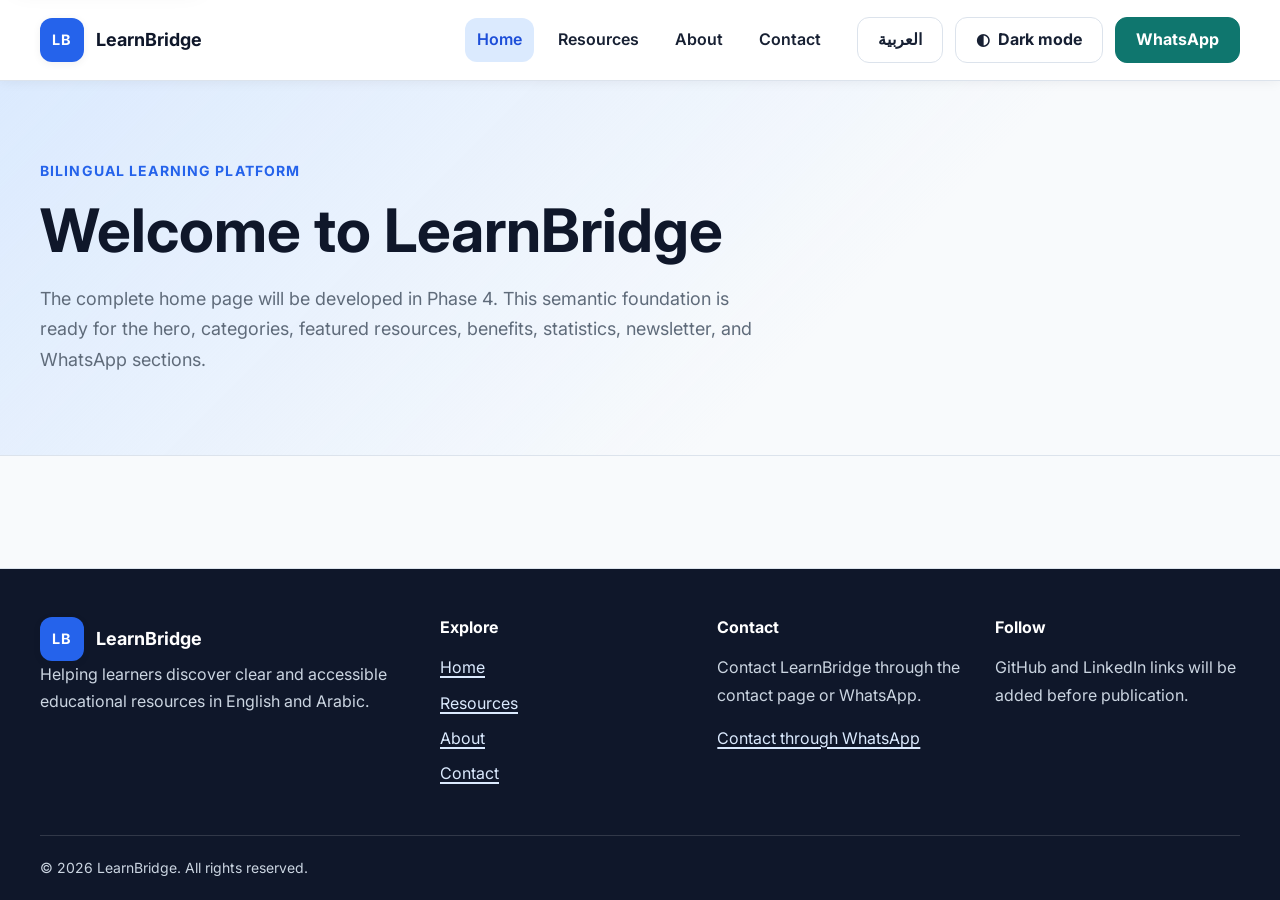
==== index.html @ e6d1ed6f "style: create custom Material-inspired design system" ====
<!DOCTYPE html>
<html lang="en" dir="ltr">
  <head>
    <meta charset="UTF-8">
    <meta name="viewport" content="width=device-width, initial-scale=1.0">

    <meta
      name="description"
      content="Discover bilingual educational resources for web development, programming, data science, artificial intelligence, mathematics, and career development."
    >

    <meta name="theme-color" content="#2563eb">

    <link rel="preconnect" href="https://fonts.googleapis.com">
    <link rel="preconnect" href="https://fonts.gstatic.com" crossorigin>

    <link
      href="https://fonts.googleapis.com/css2?family=Inter:wght@400;500;600;700&family=Noto+Kufi+Arabic:wght@400;500;600;700&display=swap"
      rel="stylesheet"
    >
    
    <title>LearnBridge | Home</title>

    <link rel="stylesheet" href="css/style.css">
    <link rel="stylesheet" href="css/responsive.css">

    <script src="js/language.js" defer></script>
    <script src="js/main.js" defer></script>
  </head>

  <body data-page="home">
    <a
      class="skip-link"
      href="#main-content"
      data-i18n="common.skipToContent"
    >
      Skip to main content
    </a>

    <header class="site-header">
      <div class="container header-layout">
        <a
          class="brand"
          href="index.html"
          aria-label="LearnBridge home"
          data-i18n-aria-label="common.brandHomeLabel"
        >
          <span class="brand-mark" aria-hidden="true">LB</span>
          <span class="brand-name">LearnBridge</span>
        </a>

        <nav
          id="primary-navigation"
          class="primary-navigation"
          aria-label="Primary navigation"
          data-i18n-aria-label="common.primaryNavigation"
        >
          <ul class="navigation-list">
            <li>
              <a
                class="navigation-link"
                href="index.html"
                aria-current="page"
                data-i18n="common.navHome"
              >
                Home
              </a>
            </li>

            <li>
              <a
                class="navigation-link"
                href="resources.html"
                data-i18n="common.navResources"
              >
                Resources
              </a>
            </li>

            <li>
              <a
                class="navigation-link"
                href="about.html"
                data-i18n="common.navAbout"
              >
                About
              </a>
            </li>

            <li>
              <a
                class="navigation-link"
                href="contact.html"
                data-i18n="common.navContact"
              >
                Contact
              </a>
            </li>
          </ul>

          <div class="navigation-actions">
            <button
              class="control-button language-toggle"
              type="button"
              data-language-toggle
              aria-label="Switch language to Arabic"
              data-i18n-aria-label="common.switchToArabic"
            >
              <span lang="ar" dir="rtl">العربية</span>
            </button>

            <button
              class="control-button theme-toggle"
              type="button"
              data-theme-toggle
              aria-label="Switch to dark mode"
              data-i18n-aria-label="common.switchToDarkMode"
              aria-pressed="false"
            >
              <span aria-hidden="true">◐</span>

              <span
                data-theme-label
                data-i18n="common.darkMode"
              >
                Dark mode
              </span>
            </button>

            <a
              class="button button--whatsapp"
              href="contact.html#whatsapp-contact"
              data-whatsapp-link
              data-i18n="common.whatsapp"
            >
              WhatsApp
            </a>
          </div>
        </nav>
      </div>
    </header>

    <main id="main-content">
      <section
        class="page-introduction section"
        aria-labelledby="home-page-title"
      >
        <div class="container">
          <p
            class="eyebrow"
            data-i18n="home.eyebrow"
          >
            Bilingual learning platform
          </p>

          <h1
            id="home-page-title"
            data-i18n="home.placeholderTitle"
          >
            Welcome to LearnBridge
          </h1>

          <p data-i18n="home.placeholderDescription">
            The complete home page will be developed in Phase 4. This semantic
            foundation is ready for the hero, categories, featured resources,
            benefits, statistics, newsletter, and WhatsApp sections.
          </p>
        </div>
      </section>
    </main>

    <footer class="site-footer">
      <div class="container footer-grid">
        <div class="footer-brand">
          <a
            class="brand"
            href="index.html"
            aria-label="LearnBridge home"
            data-i18n-aria-label="common.brandHomeLabel"
          >
            <span class="brand-mark" aria-hidden="true">LB</span>
            <span class="brand-name">LearnBridge</span>
          </a>

          <p data-i18n="common.footerDescription">
            Helping learners discover clear and accessible educational
            resources in English and Arabic.
          </p>
        </div>

        <nav
          class="footer-navigation"
          aria-label="Footer navigation"
          data-i18n-aria-label="common.footerNavigation"
        >
          <h2
            class="footer-heading"
            data-i18n="common.explore"
          >
            Explore
          </h2>

          <ul class="footer-list">
            <li>
              <a href="index.html" data-i18n="common.navHome">Home</a>
            </li>

            <li>
              <a href="resources.html" data-i18n="common.navResources">
                Resources
              </a>
            </li>

            <li>
              <a href="about.html" data-i18n="common.navAbout">About</a>
            </li>

            <li>
              <a href="contact.html" data-i18n="common.navContact">
                Contact
              </a>
            </li>
          </ul>
        </nav>

        <div class="footer-contact">
          <h2
            class="footer-heading"
            data-i18n="common.contactHeading"
          >
            Contact
          </h2>

          <p data-i18n="common.contactDescription">
            Contact LearnBridge through the contact page or WhatsApp.
          </p>

          <a
            href="contact.html#whatsapp-contact"
            data-whatsapp-link
            data-i18n="common.contactWhatsApp"
          >
            Contact through WhatsApp
          </a>
        </div>

        <div class="footer-social">
          <h2
            class="footer-heading"
            data-i18n="common.followHeading"
          >
            Follow
          </h2>

          <p data-i18n="common.socialPlaceholder">
            GitHub and LinkedIn links will be added before publication.
          </p>
        </div>
      </div>

      <div class="container footer-bottom">
        <p>
          <span aria-hidden="true">&copy;</span>
          <span data-current-year>2026</span>
          <span>LearnBridge.</span>
          <span data-i18n="common.rightsReserved">
            All rights reserved.
          </span>
        </p>
      </div>
    </footer>
  </body>
</html>
---- css/style.css ----
/* =========================================================
   1. Design tokens
   ========================================================= */

:root {
  /* Brand colors */
  --color-primary: #2563eb;
  --color-primary-hover: #1d4ed8;
  --color-primary-soft: #dbeafe;
  --color-primary-text: #ffffff;

  --color-accent: #0f766e;
  --color-accent-hover: #115e59;
  --color-accent-soft: #ccfbf1;

  /* Page and surface colors */
  --color-background: #f8fafc;
  --color-surface: #ffffff;
  --color-surface-subtle: #f1f5f9;
  --color-surface-elevated: #ffffff;

  /* Text colors */
  --color-text: #172033;
  --color-text-muted: #5f6b7a;
  --color-heading: #0f172a;
  --color-on-dark: #f8fafc;

  /* Borders and states */
  --color-border: #dce3ec;
  --color-border-strong: #b8c3d1;
  --color-success: #15803d;
  --color-success-soft: #dcfce7;
  --color-error: #b91c1c;
  --color-error-soft: #fee2e2;
  --color-warning: #a16207;
  --color-warning-soft: #fef3c7;

  /* Focus */
  --color-focus-ring: rgb(37 99 235 / 0.35);

  /* Typography */
  --font-family-en: "Inter", Arial, sans-serif;
  --font-family-ar: "Noto Kufi Arabic", Tahoma, Arial, sans-serif;

  --font-size-small: 0.875rem;
  --font-size-base: 1rem;
  --font-size-large: 1.125rem;

  --line-height-tight: 1.25;
  --line-height-heading: 1.35;
  --line-height-body: 1.7;

  /* Spacing scale */
  --space-1: 0.25rem;
  --space-2: 0.5rem;
  --space-3: 0.75rem;
  --space-4: 1rem;
  --space-5: 1.25rem;
  --space-6: 1.5rem;
  --space-8: 2rem;
  --space-10: 2.5rem;
  --space-12: 3rem;
  --space-16: 4rem;
  --space-20: 5rem;

  /* Border radiuses */
  --radius-small: 0.5rem;
  --radius-medium: 0.75rem;
  --radius-large: 1rem;
  --radius-extra-large: 1.5rem;
  --radius-pill: 999px;

  /* Shadows */
  --shadow-small: 0 2px 8px rgb(15 23 42 / 0.06);
  --shadow-card: 0 8px 24px rgb(15 23 42 / 0.08);
  --shadow-header: 0 1px 12px rgb(15 23 42 / 0.06);
  --shadow-focus: 0 0 0 4px var(--color-focus-ring);

  /* Layout */
  --container-width: 75rem;
  --content-width: 46rem;
  --touch-target: 2.75rem;

  /* Motion */
  --transition-fast: 180ms ease;
  --transition-normal: 280ms ease;
}


/* =========================================================
   2. Dark-theme variable overrides
   ========================================================= */

html[data-theme="dark"] {
  color-scheme: dark;

  --color-primary: #60a5fa;
  --color-primary-hover: #93c5fd;
  --color-primary-soft: #172554;
  --color-primary-text: #07111f;

  --color-accent: #5eead4;
  --color-accent-hover: #99f6e4;
  --color-accent-soft: #134e4a;

  --color-background: #0b1120;
  --color-surface: #111a2e;
  --color-surface-subtle: #17223a;
  --color-surface-elevated: #1b2944;

  --color-text: #e8eef8;
  --color-text-muted: #a9b5c7;
  --color-heading: #f8fafc;

  --color-border: #2c3952;
  --color-border-strong: #44516a;

  --color-success: #4ade80;
  --color-success-soft: #14532d;
  --color-error: #fca5a5;
  --color-error-soft: #7f1d1d;
  --color-warning: #fde047;
  --color-warning-soft: #713f12;

  --color-focus-ring: rgb(96 165 250 / 0.4);

  --shadow-small: 0 2px 8px rgb(0 0 0 / 0.24);
  --shadow-card: 0 10px 30px rgb(0 0 0 / 0.28);
  --shadow-header: 0 1px 14px rgb(0 0 0 / 0.25);
}


/* =========================================================
   3. Reset and document defaults
   ========================================================= */

*,
*::before,
*::after {
  box-sizing: border-box;
}

html {
  color-scheme: light;
  scroll-behavior: smooth;
}

body {
  min-block-size: 100vh;
  margin: 0;

  display: flex;
  flex-direction: column;

  overflow-x: hidden;
  overflow-x: clip;

  background-color: var(--color-background);
  color: var(--color-text);

  font-family: var(--font-family-en);
  font-size: var(--font-size-base);
  line-height: var(--line-height-body);

  text-align: start;

  transition:
    background-color var(--transition-normal),
    color var(--transition-normal);
}

html[lang="ar"] body {
  font-family: var(--font-family-ar);
  line-height: 1.9;
}

main {
  flex: 1;
}

img,
picture,
svg {
  display: block;
  max-inline-size: 100%;
}

img {
  block-size: auto;
}

button,
input,
select,
textarea {
  font: inherit;
}

button,
select {
  cursor: pointer;
}

button:disabled,
input:disabled,
select:disabled,
textarea:disabled {
  cursor: not-allowed;
  opacity: 0.65;
}

a {
  color: var(--color-primary);
  text-decoration-thickness: 0.1em;
  text-underline-offset: 0.18em;
}

a:hover {
  color: var(--color-primary-hover);
}

ul,
ol {
  padding-inline-start: 1.25rem;
}

h1,
h2,
h3,
h4 {
  margin-block-start: 0;
  margin-block-end: var(--space-4);

  color: var(--color-heading);
  font-weight: 700;
  line-height: var(--line-height-heading);
  text-wrap: balance;
}

h1 {
  font-size: clamp(2rem, 7vw, 3.75rem);
  line-height: var(--line-height-tight);
}

h2 {
  font-size: clamp(1.5rem, 5vw, 2.5rem);
}

h3 {
  font-size: clamp(1.2rem, 3vw, 1.5rem);
}

p {
  margin-block-start: 0;
  margin-block-end: var(--space-4);
}

p:last-child {
  margin-block-end: 0;
}

::selection {
  background-color: var(--color-primary-soft);
  color: var(--color-heading);
}


/* =========================================================
   4. Keyboard focus and accessibility helpers
   ========================================================= */

:focus-visible {
  outline: 3px solid var(--color-primary);
  outline-offset: 3px;
}

.skip-link {
  position: fixed;
  z-index: 2000;
  inset-block-start: var(--space-3);
  inset-inline-start: var(--space-3);

  padding: var(--space-3) var(--space-4);

  transform: translateY(-160%);

  border-radius: var(--radius-medium);
  background-color: var(--color-heading);
  color: var(--color-on-dark);
  box-shadow: var(--shadow-card);

  font-weight: 700;
  text-decoration: none;

  transition: transform var(--transition-fast);
}

.skip-link:focus {
  transform: translateY(0);
  color: var(--color-on-dark);
}

.visually-hidden {
  position: absolute;

  inline-size: 1px;
  block-size: 1px;

  padding: 0;
  margin: -1px;

  overflow: hidden;

  clip: rect(0 0 0 0);
  white-space: nowrap;
  border: 0;
}


/* =========================================================
   5. Shared layout utilities
   ========================================================= */

.container {
  inline-size: min(
    calc(100% - 2rem),
    var(--container-width)
  );

  margin-inline: auto;
}

.section {
  padding-block: var(--space-12);
}

.section--subtle {
  background-color: var(--color-surface-subtle);
}

.content-width {
  max-inline-size: var(--content-width);
}

.stack {
  display: flex;
  flex-direction: column;
  gap: var(--space-4);
}

.cluster {
  display: flex;
  flex-wrap: wrap;
  align-items: center;
  gap: var(--space-3);
}

.grid {
  display: grid;
  gap: var(--space-6);
}

.eyebrow {
  margin-block-end: var(--space-3);

  color: var(--color-primary);

  font-size: var(--font-size-small);
  font-weight: 700;
  letter-spacing: 0.08em;
  line-height: 1.4;
  text-transform: uppercase;
}

html[lang="ar"] .eyebrow {
  letter-spacing: normal;
}

.section-heading {
  max-inline-size: var(--content-width);
  margin-block-end: var(--space-8);
}

.section-heading p {
  color: var(--color-text-muted);
  font-size: var(--font-size-large);
}


/* =========================================================
   6. Header and branding
   ========================================================= */

.site-header {
  position: sticky;
  z-index: 1000;
  inset-block-start: 0;

  border-block-end: 1px solid var(--color-border);
  background-color: var(--color-surface);
  box-shadow: var(--shadow-header);

  transition:
    background-color var(--transition-normal),
    border-color var(--transition-normal);
}

.header-layout {
  display: flex;
  flex-direction: column;
  gap: var(--space-4);

  padding-block: var(--space-4);
}

.brand {
  display: inline-flex;
  align-items: center;
  gap: var(--space-3);

  inline-size: fit-content;

  color: var(--color-heading);

  font-size: 1.125rem;
  font-weight: 700;
  line-height: 1;
  text-decoration: none;
}

.brand:hover {
  color: var(--color-primary);
}

.brand-mark {
  display: inline-grid;
  place-items: center;
  flex: none;

  inline-size: 2.75rem;
  block-size: 2.75rem;

  border-radius: var(--radius-medium);
  background-color: var(--color-primary);
  color: var(--color-primary-text);
  box-shadow: var(--shadow-small);

  font-size: 0.9rem;
  font-weight: 700;
  letter-spacing: 0.05em;
}

.brand-name {
  white-space: nowrap;
}


/* =========================================================
   7. Primary navigation
   ========================================================= */

.primary-navigation {
  display: flex;
  flex-direction: column;
  gap: var(--space-4);
}

.navigation-list {
  display: flex;
  flex-wrap: wrap;
  align-items: center;
  gap: var(--space-2);

  padding: 0;
  margin: 0;

  list-style: none;
}

.navigation-link {
  display: inline-flex;
  align-items: center;
  min-block-size: var(--touch-target);

  padding-inline: var(--space-3);

  border-radius: var(--radius-medium);
  color: var(--color-text);

  font-weight: 600;
  text-decoration: none;

  transition:
    background-color var(--transition-fast),
    color var(--transition-fast);
}

.navigation-link:hover {
  background-color: var(--color-primary-soft);
  color: var(--color-primary-hover);
}

.navigation-link[aria-current="page"] {
  background-color: var(--color-primary-soft);
  color: var(--color-primary-hover);
}

.navigation-actions {
  display: flex;
  flex-direction: column;
  align-items: stretch;
  gap: var(--space-3);
}


/* =========================================================
   8. Buttons and controls
   ========================================================= */

.button,
.control-button {
  display: inline-flex;
  align-items: center;
  justify-content: center;
  gap: var(--space-2);

  min-block-size: var(--touch-target);
  padding: var(--space-3) var(--space-5);

  border: 1px solid transparent;
  border-radius: var(--radius-medium);

  font-weight: 700;
  line-height: 1.2;
  text-align: center;
  text-decoration: none;

  transition:
    transform var(--transition-fast),
    background-color var(--transition-fast),
    border-color var(--transition-fast),
    color var(--transition-fast),
    box-shadow var(--transition-fast);
}

.button:hover,
.control-button:hover {
  text-decoration: none;
}

.button:active,
.control-button:active {
  transform: translateY(1px);
}

.button--primary {
  border-color: var(--color-primary);
  background-color: var(--color-primary);
  color: var(--color-primary-text);
  box-shadow: var(--shadow-small);
}

.button--primary:hover {
  border-color: var(--color-primary-hover);
  background-color: var(--color-primary-hover);
  color: var(--color-primary-text);
  box-shadow: var(--shadow-card);
}

.button--secondary {
  border-color: var(--color-border-strong);
  background-color: var(--color-surface);
  color: var(--color-heading);
}

.button--secondary:hover {
  border-color: var(--color-primary);
  background-color: var(--color-primary-soft);
  color: var(--color-primary-hover);
}

.button--whatsapp {
  border-color: var(--color-accent);
  background-color: var(--color-accent);
  color: #ffffff;
}

.button--whatsapp:hover {
  border-color: var(--color-accent-hover);
  background-color: var(--color-accent-hover);
  color: #ffffff;
  box-shadow: var(--shadow-small);
}

.control-button {
  border-color: var(--color-border);
  background-color: var(--color-surface);
  color: var(--color-text);
}

.control-button:hover {
  border-color: var(--color-primary);
  background-color: var(--color-primary-soft);
  color: var(--color-primary-hover);
}

.icon-button {
  display: inline-grid;
  place-items: center;

  min-inline-size: var(--touch-target);
  min-block-size: var(--touch-target);
  padding: var(--space-2);

  border: 1px solid var(--color-border);
  border-radius: var(--radius-pill);
  background-color: var(--color-surface);
  color: var(--color-text);

  transition:
    background-color var(--transition-fast),
    border-color var(--transition-fast),
    color var(--transition-fast);
}

.icon-button:hover {
  border-color: var(--color-primary);
  background-color: var(--color-primary-soft);
  color: var(--color-primary-hover);
}


/* =========================================================
   9. Page introductions
   ========================================================= */

.page-introduction {
  position: relative;
  overflow: hidden;

  border-block-end: 1px solid var(--color-border);

  background:
    linear-gradient(
      135deg,
      var(--color-primary-soft),
      transparent 65%
    ),
    var(--color-background);
}

.page-introduction .container {
  max-inline-size: var(--container-width);
}

.page-introduction p:not(.eyebrow) {
  max-inline-size: var(--content-width);
  color: var(--color-text-muted);
  font-size: var(--font-size-large);
}

.page-introduction .button {
  margin-block-start: var(--space-3);
}


/* =========================================================
   10. Cards, grids, and badges
   ========================================================= */

.card {
  padding: var(--space-6);

  border: 1px solid var(--color-border);
  border-radius: var(--radius-large);
  background-color: var(--color-surface);
  box-shadow: var(--shadow-small);

  transition:
    transform var(--transition-fast),
    border-color var(--transition-fast),
    box-shadow var(--transition-fast),
    background-color var(--transition-normal);
}

.card:hover {
  transform: translateY(-2px);
  border-color: var(--color-border-strong);
  box-shadow: var(--shadow-card);
}

.card__title {
  margin-block-end: var(--space-3);
}

.card__description {
  color: var(--color-text-muted);
}

.resource-grid {
  display: grid;
  gap: var(--space-6);

  min-block-size: 10rem;
  margin-block-start: var(--space-6);
  padding: var(--space-6);

  border: 2px dashed var(--color-border);
  border-radius: var(--radius-large);
  background-color: var(--color-surface-subtle);
}

.badge {
  display: inline-flex;
  align-items: center;

  inline-size: fit-content;
  min-block-size: 1.75rem;
  padding-inline: var(--space-3);

  border-radius: var(--radius-pill);
  background-color: var(--color-primary-soft);
  color: var(--color-primary-hover);

  font-size: var(--font-size-small);
  font-weight: 700;
  line-height: 1;
}

.badge--accent {
  background-color: var(--color-accent-soft);
  color: var(--color-accent-hover);
}


/* =========================================================
   11. Forms
   ========================================================= */

.form-field {
  display: flex;
  flex-direction: column;
  gap: var(--space-2);
}

.form-label {
  color: var(--color-heading);
  font-weight: 700;
}

.form-control {
  inline-size: 100%;
  min-block-size: var(--touch-target);
  padding: var(--space-3) var(--space-4);

  border: 1px solid var(--color-border-strong);
  border-radius: var(--radius-medium);

  background-color: var(--color-surface);
  color: var(--color-text);

  transition:
    background-color var(--transition-normal),
    border-color var(--transition-fast),
    box-shadow var(--transition-fast);
}

.form-control::placeholder {
  color: var(--color-text-muted);
  opacity: 1;
}

.form-control:hover {
  border-color: var(--color-primary);
}

.form-control:focus {
  border-color: var(--color-primary);
  outline: none;
  box-shadow: var(--shadow-focus);
}

.form-control[aria-invalid="true"] {
  border-color: var(--color-error);
}

.form-control[aria-invalid="true"]:focus {
  box-shadow: 0 0 0 4px rgb(185 28 28 / 0.2);
}

textarea.form-control {
  min-block-size: 9rem;
  resize: vertical;
}

input[type="checkbox"],
input[type="radio"] {
  accent-color: var(--color-primary);
}

.field-message {
  margin: 0;
  color: var(--color-text-muted);
  font-size: var(--font-size-small);
}

.field-message--error {
  color: var(--color-error);
  font-weight: 600;
}

.required-indicator {
  color: var(--color-error);
}


/* =========================================================
   12. Alerts and empty states
   ========================================================= */

.alert {
  padding: var(--space-4);

  border: 1px solid var(--color-border);
  border-inline-start-width: 0.3rem;
  border-radius: var(--radius-medium);

  background-color: var(--color-surface);
}

.alert--success {
  border-color: var(--color-success);
  background-color: var(--color-success-soft);
  color: var(--color-success);
}

.alert--error {
  border-color: var(--color-error);
  background-color: var(--color-error-soft);
  color: var(--color-error);
}

.alert--warning {
  border-color: var(--color-warning);
  background-color: var(--color-warning-soft);
  color: var(--color-warning);
}

.empty-state {
  padding: var(--space-10) var(--space-6);

  border: 1px dashed var(--color-border-strong);
  border-radius: var(--radius-large);

  background-color: var(--color-surface-subtle);
  text-align: center;
}

.empty-state h2,
.empty-state h3 {
  margin-block-end: var(--space-3);
}

.empty-state p {
  max-inline-size: 36rem;
  margin-inline: auto;
  color: var(--color-text-muted);
}


/* =========================================================
   13. Footer
   ========================================================= */

.site-footer {
  border-block-start: 1px solid var(--color-border);
  background-color: var(--color-heading);
  color: #cbd5e1;
}

.site-footer .brand {
  color: #ffffff;
}

.site-footer .brand:hover {
  color: #bfdbfe;
}

.site-footer a {
  color: #dbeafe;
}

.site-footer a:hover {
  color: #ffffff;
}

.footer-grid {
  display: grid;
  gap: var(--space-8);

  padding-block: var(--space-12);
}

.footer-heading {
  margin-block-end: var(--space-4);
  color: #ffffff;
  font-size: 1rem;
}

.footer-brand p,
.footer-contact p,
.footer-social p {
  color: #cbd5e1;
}

.footer-list {
  display: flex;
  flex-direction: column;
  gap: var(--space-2);

  padding: 0;
  margin: 0;

  list-style: none;
}

.footer-bottom {
  padding-block: var(--space-5);

  border-block-start: 1px solid rgb(255 255 255 / 0.14);

  color: #cbd5e1;
  font-size: var(--font-size-small);
}

.footer-bottom p {
  display: flex;
  flex-wrap: wrap;
  gap: var(--space-1);
}


/* =========================================================
   14. Reduced-motion preference
   ========================================================= */

@media (prefers-reduced-motion: reduce) {
  *,
  *::before,
  *::after {
    scroll-behavior: auto !important;
    animation-duration: 0.01ms !important;
    animation-iteration-count: 1 !important;
    transition-duration: 0.01ms !important;
  }
}
---- css/responsive.css ----
/* =========================================================
   Large mobile phones and small tablets
   ========================================================= */

@media (min-width: 481px) {
  .container {
    inline-size: min(
      calc(100% - 3rem),
      var(--container-width)
    );
  }

  .navigation-actions {
    flex-direction: row;
    flex-wrap: wrap;
    align-items: center;
  }

  .footer-grid {
    grid-template-columns: repeat(2, minmax(0, 1fr));
  }

  .resource-grid {
    grid-template-columns: repeat(2, minmax(0, 1fr));
  }
}


/* =========================================================
   Tablets and small laptops
   ========================================================= */

@media (min-width: 769px) {
  .section {
    padding-block: var(--space-16);
  }

  .header-layout {
    flex-direction: row;
    align-items: center;
    gap: var(--space-6);
  }

  .primary-navigation {
    flex: 1;

    flex-direction: row;
    align-items: center;
    justify-content: space-between;
    gap: var(--space-6);
  }

  .navigation-list {
    margin-inline-start: auto;
  }

  .navigation-actions {
    flex-wrap: nowrap;
  }

  .page-introduction {
    padding-block: var(--space-6);
  }

  .page-introduction .container {
    padding-inline-end: min(10vw, 7rem);
  }

  .footer-grid {
    grid-template-columns: 1.4fr 1fr 1fr;
  }

  .footer-social {
    grid-column: span 3;
  }
}


/* =========================================================
   Desktop monitors
   ========================================================= */

@media (min-width: 1025px) {
  .section {
    padding-block: var(--space-20);
  }

  .header-layout {
    min-block-size: 5rem;
    padding-block: var(--space-3);
  }

  .navigation-list {
    gap: var(--space-3);
  }

  .footer-grid {
    grid-template-columns:
      minmax(15rem, 1.5fr)
      repeat(3, minmax(9rem, 1fr));
  }

  .footer-social {
    grid-column: auto;
  }

  .resource-grid {
    grid-template-columns: repeat(3, minmax(0, 1fr));
  }
}
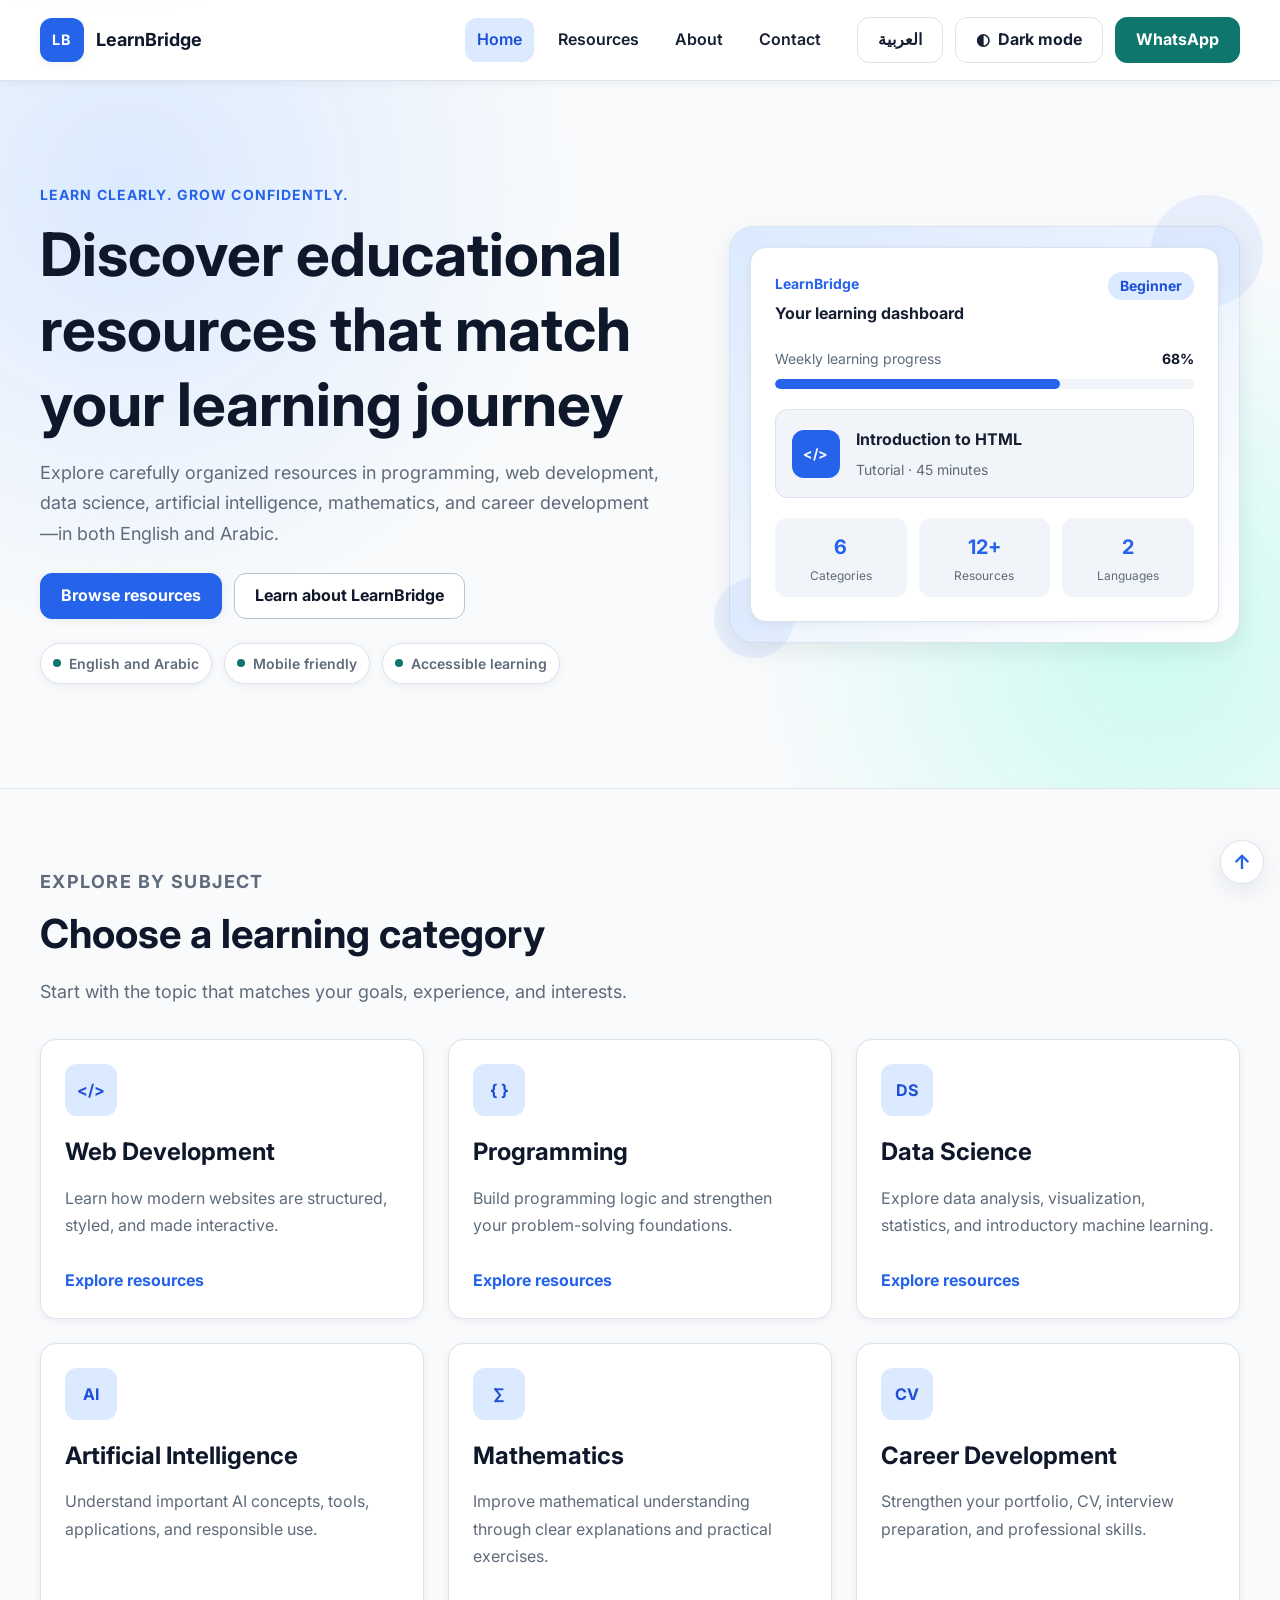
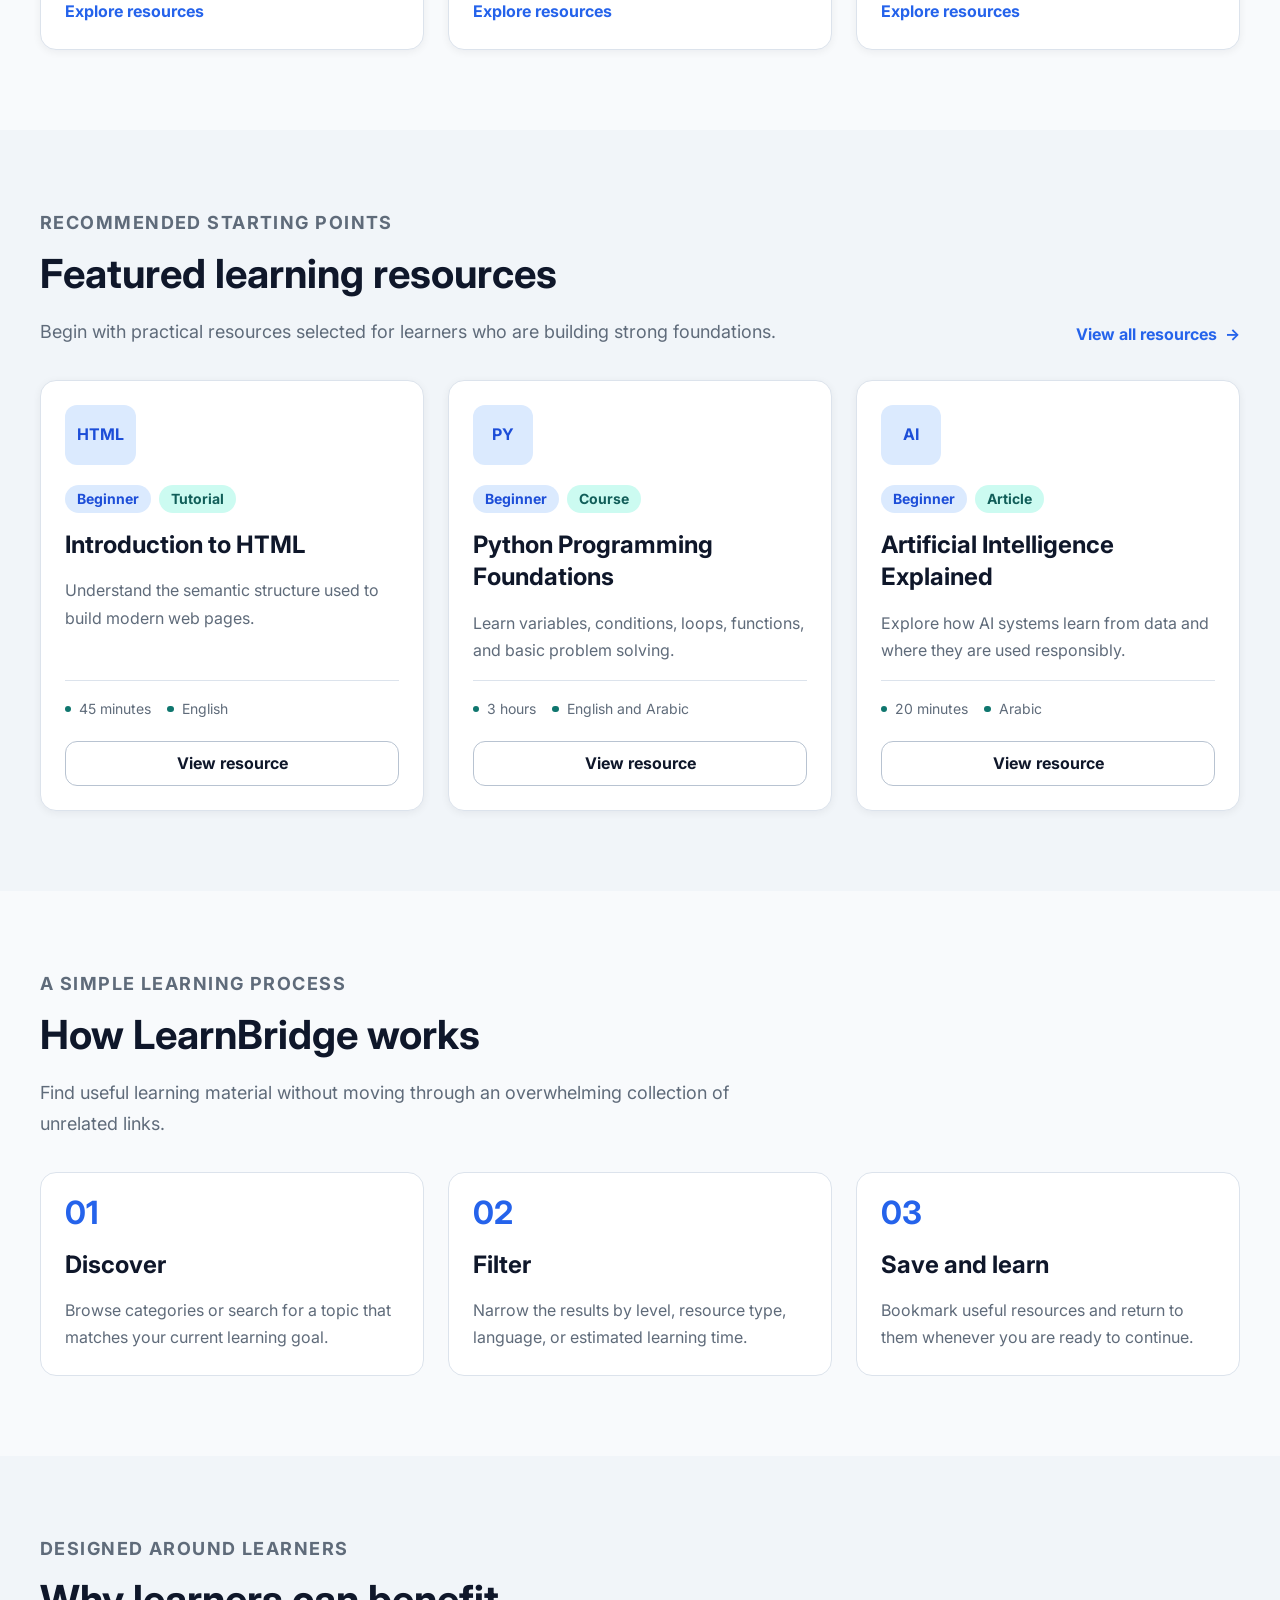
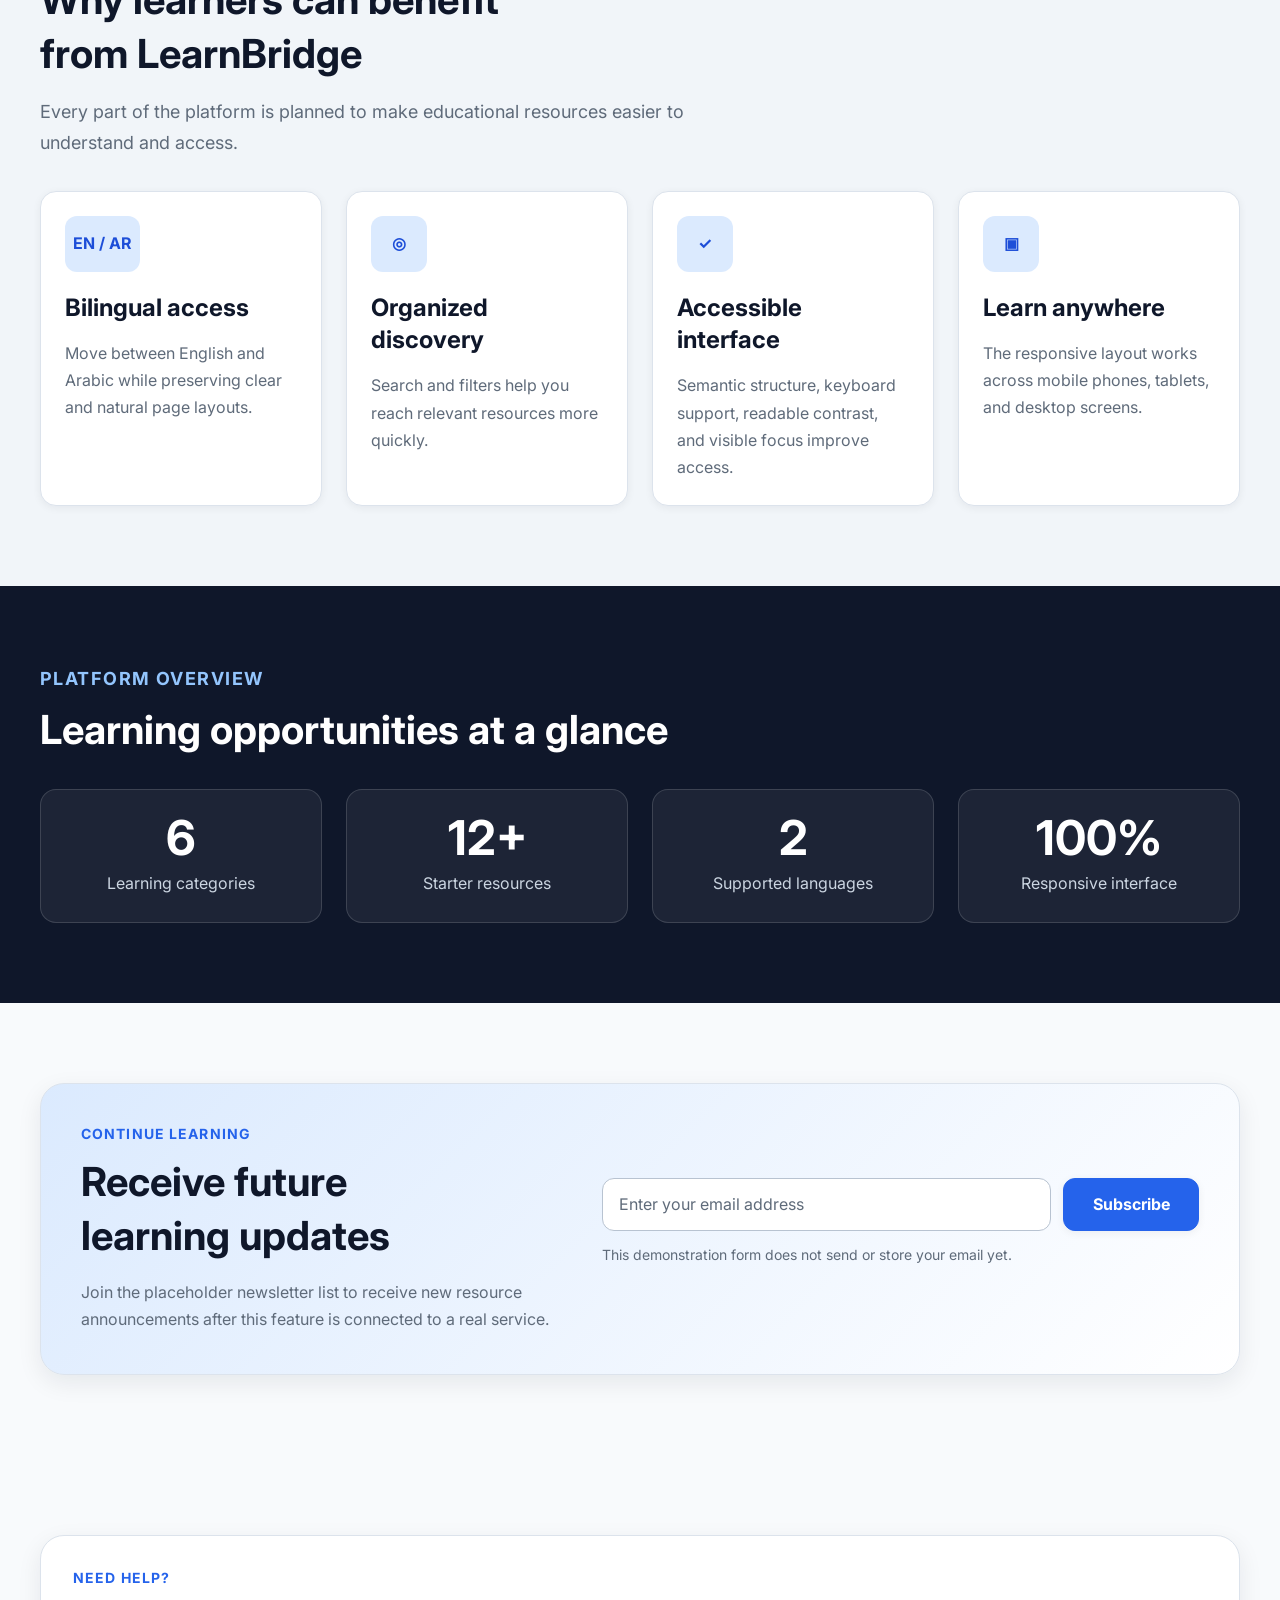
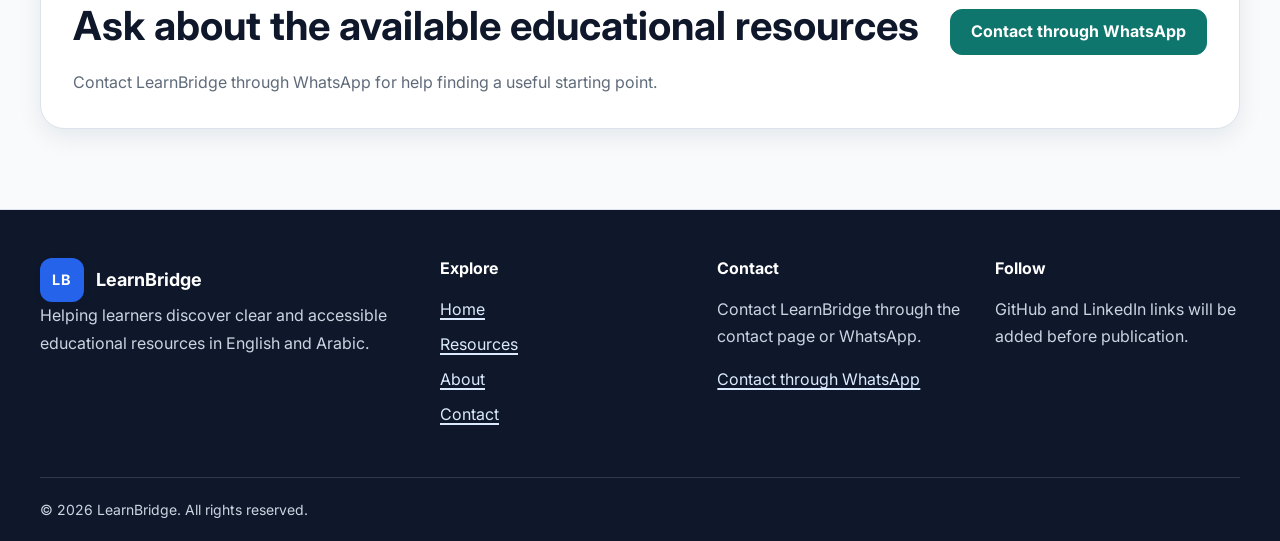
==== commit 9dcdb25d: "feat: build responsive home page content" ====
--- a/index.html
+++ b/index.html
@@ -18,8 +18,8 @@
       href="https://fonts.googleapis.com/css2?family=Inter:wght@400;500;600;700&family=Noto+Kufi+Arabic:wght@400;500;600;700&display=swap"
       rel="stylesheet"
     >
-    
-    <title>LearnBridge | Home</title>
+
+    <title>LearnBridge | Bilingual Educational Resources</title>
 
     <link rel="stylesheet" href="css/style.css">
     <link rel="stylesheet" href="css/responsive.css">
@@ -28,7 +28,7 @@
     <script src="js/main.js" defer></script>
   </head>
 
-  <body data-page="home">
+  <body id="top" data-page="home">
     <a
       class="skip-link"
       href="#main-content"
@@ -142,29 +142,850 @@
 
     <main id="main-content">
       <section
-        class="page-introduction section"
+        class="hero section"
         aria-labelledby="home-page-title"
       >
+        <div class="container hero-grid">
+          <div class="hero-copy">
+            <p
+              class="eyebrow"
+              data-i18n="home.eyebrow"
+            >
+              Learn clearly. Grow confidently.
+            </p>
+
+            <h1
+              id="home-page-title"
+              data-i18n="home.heroTitle"
+            >
+              Discover educational resources that match your learning journey
+            </h1>
+
+            <p
+              class="hero-description"
+              data-i18n="home.heroDescription"
+            >
+              Explore carefully organized resources in programming, web
+              development, data science, artificial intelligence, mathematics,
+              and career development—in both English and Arabic.
+            </p>
+
+            <div class="hero-actions">
+              <a
+                class="button button--primary"
+                href="resources.html"
+                data-i18n="home.browseResources"
+              >
+                Browse resources
+              </a>
+
+              <a
+                class="button button--secondary"
+                href="about.html"
+                data-i18n="home.learnMore"
+              >
+                Learn about LearnBridge
+              </a>
+            </div>
+
+            <ul
+              class="hero-highlights"
+              aria-label="Platform highlights"
+              data-i18n-aria-label="home.highlightsLabel"
+            >
+              <li data-i18n="home.highlightBilingual">
+                English and Arabic
+              </li>
+
+              <li data-i18n="home.highlightResponsive">
+                Mobile friendly
+              </li>
+
+              <li data-i18n="home.highlightAccessible">
+                Accessible learning
+              </li>
+            </ul>
+          </div>
+
+          <div
+            class="hero-visual"
+            role="img"
+            aria-label="Preview of the LearnBridge resource experience"
+            data-i18n-aria-label="home.heroPreviewLabel"
+          >
+            <div class="hero-dashboard">
+              <div class="hero-dashboard__header">
+                <div>
+                  <span class="hero-dashboard__label">LearnBridge</span>
+                  <strong data-i18n="home.previewHeading">
+                    Your learning dashboard
+                  </strong>
+                </div>
+
+                <span class="badge" data-i18n="home.previewLevel">
+                  Beginner
+                </span>
+              </div>
+
+              <div class="hero-progress">
+                <div class="hero-progress__text">
+                  <span data-i18n="home.weeklyProgress">
+                    Weekly learning progress
+                  </span>
+
+                  <strong>68%</strong>
+                </div>
+
+                <div
+                  class="progress-track"
+                  role="progressbar"
+                  aria-label="Weekly learning progress"
+                  aria-valuemin="0"
+                  aria-valuemax="100"
+                  aria-valuenow="68"
+                  data-i18n-aria-label="home.weeklyProgress"
+                >
+                  <span class="progress-value"></span>
+                </div>
+              </div>
+
+              <div class="hero-resource-preview">
+                <span
+                  class="resource-preview-icon"
+                  aria-hidden="true"
+                >
+                  &lt;/&gt;
+                </span>
+
+                <div>
+                  <strong data-i18n="home.previewResourceTitle">
+                    Introduction to HTML
+                  </strong>
+
+                  <span data-i18n="home.previewResourceMeta">
+                    Tutorial · 45 minutes
+                  </span>
+                </div>
+              </div>
+
+              <div class="hero-stat-grid">
+                <div class="hero-mini-stat">
+                  <strong>6</strong>
+                  <span data-i18n="home.previewCategories">
+                    Categories
+                  </span>
+                </div>
+
+                <div class="hero-mini-stat">
+                  <strong>12+</strong>
+                  <span data-i18n="home.previewResources">
+                    Resources
+                  </span>
+                </div>
+
+                <div class="hero-mini-stat">
+                  <strong>2</strong>
+                  <span data-i18n="home.previewLanguages">
+                    Languages
+                  </span>
+                </div>
+              </div>
+            </div>
+          </div>
+        </div>
+      </section>
+
+      <section
+        class="section"
+        aria-labelledby="categories-title"
+      >
         <div class="container">
-          <p
-            class="eyebrow"
-            data-i18n="home.eyebrow"
-          >
-            Bilingual learning platform
-          </p>
-
-          <h1
-            id="home-page-title"
-            data-i18n="home.placeholderTitle"
-          >
-            Welcome to LearnBridge
-          </h1>
-
-          <p data-i18n="home.placeholderDescription">
-            The complete home page will be developed in Phase 4. This semantic
-            foundation is ready for the hero, categories, featured resources,
-            benefits, statistics, newsletter, and WhatsApp sections.
-          </p>
+          <div class="section-heading">
+            <p
+              class="eyebrow"
+              data-i18n="home.categoriesEyebrow"
+            >
+              Explore by subject
+            </p>
+
+            <h2
+              id="categories-title"
+              data-i18n="home.categoriesTitle"
+            >
+              Choose a learning category
+            </h2>
+
+            <p data-i18n="home.categoriesDescription">
+              Start with the topic that matches your goals, experience, and
+              interests.
+            </p>
+          </div>
+
+          <div class="category-grid">
+            <article class="card category-card">
+              <span class="category-icon" aria-hidden="true">
+                &lt;/&gt;
+              </span>
+
+              <h3 data-i18n="categories.webDevelopment">
+                Web Development
+              </h3>
+
+              <p data-i18n="categories.webDevelopmentDescription">
+                Learn how modern websites are structured, styled, and made
+                interactive.
+              </p>
+
+              <a
+                class="category-link"
+                href="resources.html#resource-library"
+                data-i18n="home.exploreCategory"
+              >
+                Explore resources
+              </a>
+            </article>
+
+            <article class="card category-card">
+              <span class="category-icon" aria-hidden="true">
+                { }
+              </span>
+
+              <h3 data-i18n="categories.programming">
+                Programming
+              </h3>
+
+              <p data-i18n="categories.programmingDescription">
+                Build programming logic and strengthen your problem-solving
+                foundations.
+              </p>
+
+              <a
+                class="category-link"
+                href="resources.html#resource-library"
+                data-i18n="home.exploreCategory"
+              >
+                Explore resources
+              </a>
+            </article>
+
+            <article class="card category-card">
+              <span class="category-icon" aria-hidden="true">
+                DS
+              </span>
+
+              <h3 data-i18n="categories.dataScience">
+                Data Science
+              </h3>
+
+              <p data-i18n="categories.dataScienceDescription">
+                Explore data analysis, visualization, statistics, and
+                introductory machine learning.
+              </p>
+
+              <a
+                class="category-link"
+                href="resources.html#resource-library"
+                data-i18n="home.exploreCategory"
+              >
+                Explore resources
+              </a>
+            </article>
+
+            <article class="card category-card">
+              <span class="category-icon" aria-hidden="true">
+                AI
+              </span>
+
+              <h3 data-i18n="categories.artificialIntelligence">
+                Artificial Intelligence
+              </h3>
+
+              <p data-i18n="categories.artificialIntelligenceDescription">
+                Understand important AI concepts, tools, applications, and
+                responsible use.
+              </p>
+
+              <a
+                class="category-link"
+                href="resources.html#resource-library"
+                data-i18n="home.exploreCategory"
+              >
+                Explore resources
+              </a>
+            </article>
+
+            <article class="card category-card">
+              <span class="category-icon" aria-hidden="true">
+                ∑
+              </span>
+
+              <h3 data-i18n="categories.mathematics">
+                Mathematics
+              </h3>
+
+              <p data-i18n="categories.mathematicsDescription">
+                Improve mathematical understanding through clear explanations
+                and practical exercises.
+              </p>
+
+              <a
+                class="category-link"
+                href="resources.html#resource-library"
+                data-i18n="home.exploreCategory"
+              >
+                Explore resources
+              </a>
+            </article>
+
+            <article class="card category-card">
+              <span class="category-icon" aria-hidden="true">
+                CV
+              </span>
+
+              <h3 data-i18n="categories.careerDevelopment">
+                Career Development
+              </h3>
+
+              <p data-i18n="categories.careerDevelopmentDescription">
+                Strengthen your portfolio, CV, interview preparation, and
+                professional skills.
+              </p>
+
+              <a
+                class="category-link"
+                href="resources.html#resource-library"
+                data-i18n="home.exploreCategory"
+              >
+                Explore resources
+              </a>
+            </article>
+          </div>
+        </div>
+      </section>
+
+      <section
+        class="section section--subtle"
+        aria-labelledby="featured-resources-title"
+      >
+        <div class="container">
+          <div class="section-header-row">
+            <div class="section-heading">
+              <p
+                class="eyebrow"
+                data-i18n="home.featuredEyebrow"
+              >
+                Recommended starting points
+              </p>
+
+              <h2
+                id="featured-resources-title"
+                data-i18n="home.featuredTitle"
+              >
+                Featured learning resources
+              </h2>
+
+              <p data-i18n="home.featuredDescription">
+                Begin with practical resources selected for learners who are
+                building strong foundations.
+              </p>
+            </div>
+
+            <a
+              class="text-link"
+              href="resources.html"
+              data-i18n="home.viewAllResources"
+            >
+              View all resources
+            </a>
+          </div>
+
+          <div class="featured-grid">
+            <article class="card resource-card">
+              <div
+                class="resource-card__icon"
+                aria-hidden="true"
+              >
+                HTML
+              </div>
+
+              <div class="resource-card__badges">
+                <span
+                  class="badge"
+                  data-i18n="resourceLabels.beginner"
+                >
+                  Beginner
+                </span>
+
+                <span
+                  class="badge badge--accent"
+                  data-i18n="resourceLabels.tutorial"
+                >
+                  Tutorial
+                </span>
+              </div>
+
+              <h3 data-i18n="featured.htmlTitle">
+                Introduction to HTML
+              </h3>
+
+              <p data-i18n="featured.htmlDescription">
+                Understand the semantic structure used to build modern web
+                pages.
+              </p>
+
+              <div class="resource-card__meta">
+                <span data-i18n="featured.duration45">
+                  45 minutes
+                </span>
+
+                <span data-i18n="featured.languageEnglish">
+                  English
+                </span>
+              </div>
+
+              <a
+                class="button button--secondary"
+                href="resources.html"
+                data-i18n="home.viewResource"
+              >
+                View resource
+              </a>
+            </article>
+
+            <article class="card resource-card">
+              <div
+                class="resource-card__icon"
+                aria-hidden="true"
+              >
+                PY
+              </div>
+
+              <div class="resource-card__badges">
+                <span
+                  class="badge"
+                  data-i18n="resourceLabels.beginner"
+                >
+                  Beginner
+                </span>
+
+                <span
+                  class="badge badge--accent"
+                  data-i18n="resourceLabels.course"
+                >
+                  Course
+                </span>
+              </div>
+
+              <h3 data-i18n="featured.pythonTitle">
+                Python Programming Foundations
+              </h3>
+
+              <p data-i18n="featured.pythonDescription">
+                Learn variables, conditions, loops, functions, and basic
+                problem solving.
+              </p>
+
+              <div class="resource-card__meta">
+                <span data-i18n="featured.duration180">
+                  3 hours
+                </span>
+
+                <span data-i18n="featured.languageBilingual">
+                  English and Arabic
+                </span>
+              </div>
+
+              <a
+                class="button button--secondary"
+                href="resources.html"
+                data-i18n="home.viewResource"
+              >
+                View resource
+              </a>
+            </article>
+
+            <article class="card resource-card">
+              <div
+                class="resource-card__icon"
+                aria-hidden="true"
+              >
+                AI
+              </div>
+
+              <div class="resource-card__badges">
+                <span
+                  class="badge"
+                  data-i18n="resourceLabels.beginner"
+                >
+                  Beginner
+                </span>
+
+                <span
+                  class="badge badge--accent"
+                  data-i18n="resourceLabels.article"
+                >
+                  Article
+                </span>
+              </div>
+
+              <h3 data-i18n="featured.aiTitle">
+                Artificial Intelligence Explained
+              </h3>
+
+              <p data-i18n="featured.aiDescription">
+                Explore how AI systems learn from data and where they are used
+                responsibly.
+              </p>
+
+              <div class="resource-card__meta">
+                <span data-i18n="featured.duration20">
+                  20 minutes
+                </span>
+
+                <span data-i18n="featured.languageArabic">
+                  Arabic
+                </span>
+              </div>
+
+              <a
+                class="button button--secondary"
+                href="resources.html"
+                data-i18n="home.viewResource"
+              >
+                View resource
+              </a>
+            </article>
+          </div>
+        </div>
+      </section>
+
+      <section
+        class="section"
+        aria-labelledby="how-it-works-title"
+      >
+        <div class="container">
+          <div class="section-heading">
+            <p
+              class="eyebrow"
+              data-i18n="home.howItWorksEyebrow"
+            >
+              A simple learning process
+            </p>
+
+            <h2
+              id="how-it-works-title"
+              data-i18n="home.howItWorksTitle"
+            >
+              How LearnBridge works
+            </h2>
+
+            <p data-i18n="home.howItWorksDescription">
+              Find useful learning material without moving through an
+              overwhelming collection of unrelated links.
+            </p>
+          </div>
+
+          <div class="steps-grid">
+            <article class="step-card">
+              <span class="step-number" aria-hidden="true">01</span>
+
+              <h3 data-i18n="home.stepDiscoverTitle">
+                Discover
+              </h3>
+
+              <p data-i18n="home.stepDiscoverDescription">
+                Browse categories or search for a topic that matches your
+                current learning goal.
+              </p>
+            </article>
+
+            <article class="step-card">
+              <span class="step-number" aria-hidden="true">02</span>
+
+              <h3 data-i18n="home.stepFilterTitle">
+                Filter
+              </h3>
+
+              <p data-i18n="home.stepFilterDescription">
+                Narrow the results by level, resource type, language, or
+                estimated learning time.
+              </p>
+            </article>
+
+            <article class="step-card">
+              <span class="step-number" aria-hidden="true">03</span>
+
+              <h3 data-i18n="home.stepSaveTitle">
+                Save and learn
+              </h3>
+
+              <p data-i18n="home.stepSaveDescription">
+                Bookmark useful resources and return to them whenever you are
+                ready to continue.
+              </p>
+            </article>
+          </div>
+        </div>
+      </section>
+
+      <section
+        class="section section--subtle"
+        aria-labelledby="benefits-title"
+      >
+        <div class="container">
+          <div class="section-heading">
+            <p
+              class="eyebrow"
+              data-i18n="home.benefitsEyebrow"
+            >
+              Designed around learners
+            </p>
+
+            <h2
+              id="benefits-title"
+              data-i18n="home.benefitsTitle"
+            >
+              Why learners can benefit from LearnBridge
+            </h2>
+
+            <p data-i18n="home.benefitsDescription">
+              Every part of the platform is planned to make educational
+              resources easier to understand and access.
+            </p>
+          </div>
+
+          <div class="benefit-grid">
+            <article class="card benefit-card">
+              <span class="benefit-icon" aria-hidden="true">EN / AR</span>
+
+              <h3 data-i18n="home.bilingualBenefitTitle">
+                Bilingual access
+              </h3>
+
+              <p data-i18n="home.bilingualBenefitDescription">
+                Move between English and Arabic while preserving clear and
+                natural page layouts.
+              </p>
+            </article>
+
+            <article class="card benefit-card">
+              <span class="benefit-icon" aria-hidden="true">◎</span>
+
+              <h3 data-i18n="home.organizedBenefitTitle">
+                Organized discovery
+              </h3>
+
+              <p data-i18n="home.organizedBenefitDescription">
+                Search and filters help you reach relevant resources more
+                quickly.
+              </p>
+            </article>
+
+            <article class="card benefit-card">
+              <span class="benefit-icon" aria-hidden="true">✓</span>
+
+              <h3 data-i18n="home.accessibleBenefitTitle">
+                Accessible interface
+              </h3>
+
+              <p data-i18n="home.accessibleBenefitDescription">
+                Semantic structure, keyboard support, readable contrast, and
+                visible focus improve access.
+              </p>
+            </article>
+
+            <article class="card benefit-card">
+              <span class="benefit-icon" aria-hidden="true">▣</span>
+
+              <h3 data-i18n="home.flexibleBenefitTitle">
+                Learn anywhere
+              </h3>
+
+              <p data-i18n="home.flexibleBenefitDescription">
+                The responsive layout works across mobile phones, tablets, and
+                desktop screens.
+              </p>
+            </article>
+          </div>
+        </div>
+      </section>
+
+      <section
+        class="stats-section section"
+        aria-labelledby="statistics-title"
+      >
+        <div class="container">
+          <div class="section-heading stats-heading">
+            <p
+              class="eyebrow"
+              data-i18n="home.statisticsEyebrow"
+            >
+              Platform overview
+            </p>
+
+            <h2
+              id="statistics-title"
+              data-i18n="home.statisticsTitle"
+            >
+              Learning opportunities at a glance
+            </h2>
+          </div>
+
+          <div class="stats-grid">
+            <article class="stat-card">
+              <strong class="stat-value">6</strong>
+
+              <span data-i18n="home.statCategories">
+                Learning categories
+              </span>
+            </article>
+
+            <article class="stat-card">
+              <strong class="stat-value">12+</strong>
+
+              <span data-i18n="home.statResources">
+                Starter resources
+              </span>
+            </article>
+
+            <article class="stat-card">
+              <strong class="stat-value">2</strong>
+
+              <span data-i18n="home.statLanguages">
+                Supported languages
+              </span>
+            </article>
+
+            <article class="stat-card">
+              <strong class="stat-value">100%</strong>
+
+              <span data-i18n="home.statResponsive">
+                Responsive interface
+              </span>
+            </article>
+          </div>
+        </div>
+      </section>
+
+      <section
+        class="section"
+        aria-labelledby="newsletter-title"
+      >
+        <div class="container">
+          <div class="newsletter-panel">
+            <div class="newsletter-copy">
+              <p
+                class="eyebrow"
+                data-i18n="home.newsletterEyebrow"
+              >
+                Continue learning
+              </p>
+
+              <h2
+                id="newsletter-title"
+                data-i18n="home.newsletterTitle"
+              >
+                Receive future learning updates
+              </h2>
+
+              <p data-i18n="home.newsletterDescription">
+                Join the placeholder newsletter list to receive new resource
+                announcements after this feature is connected to a real
+                service.
+              </p>
+            </div>
+
+            <form
+              class="newsletter-form"
+              action="#"
+              method="post"
+              data-newsletter-form
+            >
+              <div class="newsletter-fields">
+                <label
+                  class="visually-hidden"
+                  for="newsletter-email"
+                  data-i18n="home.newsletterEmailLabel"
+                >
+                  Email address
+                </label>
+
+                <input
+                  id="newsletter-email"
+                  class="form-control"
+                  name="email"
+                  type="email"
+                  autocomplete="email"
+                  placeholder="Enter your email address"
+                  data-i18n-placeholder="home.newsletterPlaceholder"
+                  aria-describedby="newsletter-note newsletter-message"
+                  required
+                >
+
+                <button
+                  class="button button--primary"
+                  type="submit"
+                  data-i18n="home.subscribeButton"
+                >
+                  Subscribe
+                </button>
+              </div>
+
+              <p
+                id="newsletter-note"
+                class="newsletter-note"
+                data-i18n="home.newsletterNote"
+              >
+                This demonstration form does not send or store your email yet.
+              </p>
+
+              <p
+                id="newsletter-message"
+                class="field-message"
+                data-newsletter-message
+                aria-live="polite"
+              ></p>
+            </form>
+          </div>
+        </div>
+      </section>
+
+      <section
+        class="section whatsapp-section"
+        aria-labelledby="home-whatsapp-title"
+      >
+        <div class="container">
+          <div class="whatsapp-panel">
+            <div>
+              <p
+                class="eyebrow"
+                data-i18n="home.whatsappEyebrow"
+              >
+                Need help?
+              </p>
+
+              <h2
+                id="home-whatsapp-title"
+                data-i18n="home.whatsappTitle"
+              >
+                Ask about the available educational resources
+              </h2>
+
+              <p data-i18n="home.whatsappDescription">
+                Contact LearnBridge through WhatsApp for help finding a useful
+                starting point.
+              </p>
+            </div>
+
+            <a
+              class="button button--whatsapp"
+              href="contact.html#whatsapp-contact"
+              data-whatsapp-link
+              data-i18n="home.whatsappButton"
+            >
+              Contact through WhatsApp
+            </a>
+          </div>
         </div>
       </section>
     </main>
@@ -269,5 +1090,20 @@
         </p>
       </div>
     </footer>
+
+    <a
+      class="back-to-top"
+      href="#top"
+      aria-label="Back to top"
+      data-i18n-aria-label="common.backToTop"
+    >
+      <span aria-hidden="true">↑</span>
+      <span
+        class="visually-hidden"
+        data-i18n="common.backToTop"
+      >
+        Back to top
+      </span>
+    </a>
   </body>
 </html>
--- a/css/style.css
+++ b/css/style.css
@@ -939,9 +939,608 @@
   gap: var(--space-1);
 }
 
-
 /* =========================================================
-   14. Reduced-motion preference
+   14. Home page
+   ========================================================= */
+
+.hero {
+  position: relative;
+  overflow: hidden;
+
+  border-block-end: 1px solid var(--color-border);
+
+  background:
+    radial-gradient(
+      circle at 10% 15%,
+      var(--color-primary-soft),
+      transparent 34%
+    ),
+    radial-gradient(
+      circle at 90% 80%,
+      var(--color-accent-soft),
+      transparent 30%
+    ),
+    var(--color-background);
+}
+
+.hero-grid {
+  display: grid;
+  gap: var(--space-10);
+  align-items: center;
+}
+
+.hero-copy {
+  max-inline-size: 43rem;
+}
+
+.hero-description {
+  max-inline-size: 42rem;
+  margin-block-end: var(--space-6);
+
+  color: var(--color-text-muted);
+  font-size: var(--font-size-large);
+}
+
+.hero-actions {
+  display: flex;
+  flex-direction: column;
+  align-items: stretch;
+  gap: var(--space-3);
+}
+
+.hero-highlights {
+  display: flex;
+  flex-wrap: wrap;
+  gap: var(--space-3);
+
+  padding: 0;
+  margin-block-start: var(--space-6);
+  margin-block-end: 0;
+
+  list-style: none;
+}
+
+.hero-highlights li {
+  display: inline-flex;
+  align-items: center;
+  gap: var(--space-2);
+
+  padding: var(--space-2) var(--space-3);
+
+  border: 1px solid var(--color-border);
+  border-radius: var(--radius-pill);
+  background-color: var(--color-surface);
+
+  color: var(--color-text-muted);
+  font-size: var(--font-size-small);
+  font-weight: 600;
+  box-shadow: var(--shadow-small);
+}
+
+.hero-highlights li::before {
+  content: "";
+
+  inline-size: 0.5rem;
+  block-size: 0.5rem;
+
+  border-radius: 50%;
+  background-color: var(--color-accent);
+}
+
+.hero-visual {
+  position: relative;
+
+  padding: var(--space-4);
+
+  border: 1px solid var(--color-border);
+  border-radius: var(--radius-extra-large);
+
+  background:
+    linear-gradient(
+      145deg,
+      var(--color-primary-soft),
+      var(--color-surface)
+    );
+
+  box-shadow: var(--shadow-card);
+}
+
+.hero-visual::before,
+.hero-visual::after {
+  content: "";
+
+  position: absolute;
+
+  border-radius: 50%;
+  background-color: var(--color-primary);
+  opacity: 0.08;
+}
+
+.hero-visual::before {
+  inset-block-start: -2rem;
+  inset-inline-end: -1.5rem;
+
+  inline-size: 7rem;
+  block-size: 7rem;
+}
+
+.hero-visual::after {
+  inset-block-end: -1rem;
+  inset-inline-start: -1rem;
+
+  inline-size: 5rem;
+  block-size: 5rem;
+}
+
+.hero-dashboard {
+  position: relative;
+  z-index: 1;
+
+  display: flex;
+  flex-direction: column;
+  gap: var(--space-5);
+
+  padding: var(--space-5);
+
+  border: 1px solid var(--color-border);
+  border-radius: var(--radius-large);
+  background-color: var(--color-surface-elevated);
+  box-shadow: var(--shadow-small);
+}
+
+.hero-dashboard__header {
+  display: flex;
+  align-items: flex-start;
+  justify-content: space-between;
+  gap: var(--space-4);
+}
+
+.hero-dashboard__header div {
+  display: flex;
+  flex-direction: column;
+  gap: var(--space-1);
+}
+
+.hero-dashboard__label {
+  color: var(--color-primary);
+  font-size: var(--font-size-small);
+  font-weight: 700;
+}
+
+.hero-progress {
+  display: flex;
+  flex-direction: column;
+  gap: var(--space-2);
+}
+
+.hero-progress__text {
+  display: flex;
+  align-items: center;
+  justify-content: space-between;
+  gap: var(--space-3);
+
+  color: var(--color-text-muted);
+  font-size: var(--font-size-small);
+}
+
+.hero-progress__text strong {
+  color: var(--color-heading);
+}
+
+.progress-track {
+  overflow: hidden;
+
+  block-size: 0.65rem;
+
+  border-radius: var(--radius-pill);
+  background-color: var(--color-surface-subtle);
+}
+
+.progress-value {
+  display: block;
+
+  inline-size: 68%;
+  block-size: 100%;
+
+  border-radius: inherit;
+  background-color: var(--color-primary);
+}
+
+.hero-resource-preview {
+  display: flex;
+  align-items: center;
+  gap: var(--space-4);
+
+  padding: var(--space-4);
+
+  border: 1px solid var(--color-border);
+  border-radius: var(--radius-medium);
+  background-color: var(--color-surface-subtle);
+}
+
+.resource-preview-icon {
+  display: inline-grid;
+  place-items: center;
+  flex: none;
+
+  inline-size: 3rem;
+  block-size: 3rem;
+
+  border-radius: var(--radius-medium);
+  background-color: var(--color-primary);
+  color: var(--color-primary-text);
+
+  font-size: var(--font-size-small);
+  font-weight: 700;
+}
+
+.hero-resource-preview div {
+  display: flex;
+  flex-direction: column;
+  gap: var(--space-1);
+}
+
+.hero-resource-preview span:last-child {
+  color: var(--color-text-muted);
+  font-size: var(--font-size-small);
+}
+
+.hero-stat-grid {
+  display: grid;
+  grid-template-columns: repeat(3, minmax(0, 1fr));
+  gap: var(--space-3);
+}
+
+.hero-mini-stat {
+  display: flex;
+  flex-direction: column;
+  gap: var(--space-1);
+
+  padding: var(--space-3);
+
+  border-radius: var(--radius-medium);
+  background-color: var(--color-surface-subtle);
+
+  text-align: center;
+}
+
+.hero-mini-stat strong {
+  color: var(--color-primary);
+  font-size: 1.25rem;
+}
+
+.hero-mini-stat span {
+  color: var(--color-text-muted);
+  font-size: 0.75rem;
+  line-height: 1.4;
+}
+
+.section-header-row {
+  display: flex;
+  flex-direction: column;
+  align-items: flex-start;
+  gap: var(--space-4);
+
+  margin-block-end: var(--space-8);
+}
+
+.section-header-row .section-heading {
+  margin-block-end: 0;
+}
+
+.text-link {
+  display: inline-flex;
+  align-items: center;
+  gap: var(--space-2);
+
+  font-weight: 700;
+  text-decoration: none;
+}
+
+.text-link::after {
+  content: "→";
+}
+
+html[dir="rtl"] .text-link::after {
+  content: "←";
+}
+
+.category-grid,
+.featured-grid,
+.steps-grid,
+.benefit-grid,
+.stats-grid {
+  display: grid;
+  gap: var(--space-6);
+}
+
+.category-card {
+  display: flex;
+  flex-direction: column;
+  align-items: flex-start;
+}
+
+.category-card p {
+  color: var(--color-text-muted);
+}
+
+.category-icon,
+.resource-card__icon,
+.benefit-icon {
+  display: inline-grid;
+  place-items: center;
+
+  margin-block-end: var(--space-5);
+
+  border-radius: var(--radius-medium);
+  background-color: var(--color-primary-soft);
+  color: var(--color-primary-hover);
+
+  font-weight: 700;
+}
+
+.category-icon {
+  min-inline-size: 3.25rem;
+  block-size: 3.25rem;
+  padding-inline: var(--space-3);
+}
+
+.category-link {
+  margin-block-start: auto;
+  padding-block-start: var(--space-3);
+
+  font-weight: 700;
+  text-decoration: none;
+}
+
+.featured-grid {
+  align-items: stretch;
+}
+
+.resource-card {
+  display: flex;
+  flex-direction: column;
+  align-items: flex-start;
+}
+
+.resource-card__icon {
+  min-inline-size: 3.75rem;
+  block-size: 3.75rem;
+  padding-inline: var(--space-3);
+}
+
+.resource-card__badges {
+  display: flex;
+  flex-wrap: wrap;
+  gap: var(--space-2);
+
+  margin-block-end: var(--space-4);
+}
+
+.resource-card p {
+  color: var(--color-text-muted);
+}
+
+.resource-card__meta {
+  display: flex;
+  flex-wrap: wrap;
+  gap: var(--space-2) var(--space-4);
+
+  inline-size: 100%;
+  margin-block-start: auto;
+  margin-block-end: var(--space-5);
+  padding-block-start: var(--space-4);
+
+  border-block-start: 1px solid var(--color-border);
+
+  color: var(--color-text-muted);
+  font-size: var(--font-size-small);
+}
+
+.resource-card__meta span {
+  display: inline-flex;
+  align-items: center;
+  gap: var(--space-2);
+}
+
+.resource-card__meta span::before {
+  content: "";
+
+  inline-size: 0.4rem;
+  block-size: 0.4rem;
+
+  border-radius: 50%;
+  background-color: var(--color-accent);
+}
+
+.resource-card .button {
+  inline-size: 100%;
+}
+
+.step-card {
+  position: relative;
+
+  padding: var(--space-6);
+
+  border: 1px solid var(--color-border);
+  border-radius: var(--radius-large);
+  background-color: var(--color-surface);
+}
+
+.step-number {
+  display: block;
+
+  margin-block-end: var(--space-5);
+
+  color: var(--color-primary);
+  font-size: 2rem;
+  font-weight: 700;
+  line-height: 1;
+}
+
+.step-card p {
+  color: var(--color-text-muted);
+}
+
+.benefit-card {
+  text-align: start;
+}
+
+.benefit-icon {
+  min-inline-size: 3.5rem;
+  min-block-size: 3.5rem;
+  padding: var(--space-2);
+}
+
+.benefit-card p {
+  color: var(--color-text-muted);
+}
+
+.stats-section {
+  background-color: var(--color-heading);
+  color: #cbd5e1;
+}
+
+.stats-heading h2 {
+  color: #ffffff;
+}
+
+.stats-heading p:not(.eyebrow) {
+  color: #cbd5e1;
+}
+
+.stats-section .eyebrow {
+  color: #93c5fd;
+}
+
+.stat-card {
+  display: flex;
+  flex-direction: column;
+  gap: var(--space-2);
+
+  padding: var(--space-6);
+
+  border: 1px solid rgb(255 255 255 / 0.14);
+  border-radius: var(--radius-large);
+  background-color: rgb(255 255 255 / 0.06);
+
+  text-align: center;
+}
+
+.stat-value {
+  color: #ffffff;
+  font-size: clamp(2rem, 7vw, 3rem);
+  line-height: 1;
+}
+
+.stat-card span {
+  color: #cbd5e1;
+}
+
+.newsletter-panel {
+  display: grid;
+  gap: var(--space-8);
+
+  padding: var(--space-6);
+
+  border: 1px solid var(--color-border);
+  border-radius: var(--radius-extra-large);
+
+  background:
+    linear-gradient(
+      135deg,
+      var(--color-primary-soft),
+      var(--color-surface)
+    );
+
+  box-shadow: var(--shadow-card);
+}
+
+.newsletter-copy p:not(.eyebrow) {
+  color: var(--color-text-muted);
+}
+
+.newsletter-form {
+  display: flex;
+  flex-direction: column;
+  justify-content: center;
+  gap: var(--space-3);
+}
+
+.newsletter-fields {
+  display: grid;
+  gap: var(--space-3);
+}
+
+.newsletter-note {
+  margin: 0;
+
+  color: var(--color-text-muted);
+  font-size: var(--font-size-small);
+}
+
+.whatsapp-section {
+  padding-block-start: 0;
+}
+
+.whatsapp-panel {
+  display: flex;
+  flex-direction: column;
+  align-items: flex-start;
+  gap: var(--space-6);
+
+  padding: var(--space-6);
+
+  border: 1px solid var(--color-border);
+  border-radius: var(--radius-extra-large);
+  background-color: var(--color-surface);
+  box-shadow: var(--shadow-card);
+}
+
+.whatsapp-panel p:not(.eyebrow) {
+  max-inline-size: 44rem;
+  color: var(--color-text-muted);
+}
+
+.back-to-top {
+  position: fixed;
+  z-index: 900;
+  inset-inline-end: var(--space-4);
+  inset-block-end: var(--space-4);
+
+  display: inline-grid;
+  place-items: center;
+
+  inline-size: 2.75rem;
+  block-size: 2.75rem;
+
+  border: 1px solid var(--color-border);
+  border-radius: var(--radius-pill);
+
+  background-color: var(--color-surface);
+  color: var(--color-primary);
+  box-shadow: var(--shadow-card);
+
+  font-size: 1.25rem;
+  font-weight: 700;
+  text-decoration: none;
+
+  transition:
+    transform var(--transition-fast),
+    background-color var(--transition-fast),
+    color var(--transition-fast);
+}
+
+.back-to-top:hover {
+  transform: translateY(-2px);
+
+  background-color: var(--color-primary);
+  color: var(--color-primary-text);
+}
+
+
+/* =========================================================
+   15. Reduced-motion preference
    ========================================================= */
 
 @media (prefers-reduced-motion: reduce) {
--- a/css/responsive.css
+++ b/css/responsive.css
@@ -107,4 +107,115 @@
   .resource-grid {
     grid-template-columns: repeat(3, minmax(0, 1fr));
   }
+}
+
+/* =========================================================
+   Home page: large mobile phones
+   ========================================================= */
+
+@media (min-width: 481px) {
+  .hero-actions {
+    flex-direction: row;
+    flex-wrap: wrap;
+    align-items: center;
+  }
+
+  .category-grid,
+  .featured-grid,
+  .benefit-grid,
+  .stats-grid {
+    grid-template-columns: repeat(2, minmax(0, 1fr));
+  }
+
+  .newsletter-fields {
+    grid-template-columns: minmax(0, 1fr) auto;
+  }
+
+  .newsletter-fields .button {
+    min-inline-size: 8.5rem;
+  }
+}
+
+
+/* =========================================================
+   Home page: tablets and small laptops
+   ========================================================= */
+
+@media (min-width: 769px) {
+  .hero-grid {
+    grid-template-columns:
+      minmax(0, 1.1fr)
+      minmax(19rem, 0.9fr);
+  }
+
+  .hero-visual {
+    padding: var(--space-5);
+  }
+
+  .category-grid {
+    grid-template-columns: repeat(3, minmax(0, 1fr));
+  }
+
+  .steps-grid {
+    grid-template-columns: repeat(3, minmax(0, 1fr));
+  }
+
+  .section-header-row {
+    flex-direction: row;
+    align-items: flex-end;
+    justify-content: space-between;
+  }
+
+  .newsletter-panel {
+    grid-template-columns:
+      minmax(0, 0.9fr)
+      minmax(20rem, 1.1fr);
+
+    align-items: center;
+    padding: var(--space-8);
+  }
+
+  .whatsapp-panel {
+    flex-direction: row;
+    align-items: center;
+    justify-content: space-between;
+
+    padding: var(--space-8);
+  }
+
+  .whatsapp-panel .button {
+    flex: none;
+  }
+}
+
+
+/* =========================================================
+   Home page: desktop monitors
+   ========================================================= */
+
+@media (min-width: 1025px) {
+  .hero-grid {
+    gap: var(--space-16);
+  }
+
+  .hero-copy {
+    padding-block: var(--space-6);
+  }
+
+  .hero-dashboard {
+    padding: var(--space-6);
+  }
+
+  .featured-grid {
+    grid-template-columns: repeat(3, minmax(0, 1fr));
+  }
+
+  .benefit-grid,
+  .stats-grid {
+    grid-template-columns: repeat(4, minmax(0, 1fr));
+  }
+
+  .newsletter-panel {
+    padding: var(--space-10);
+  }
 }
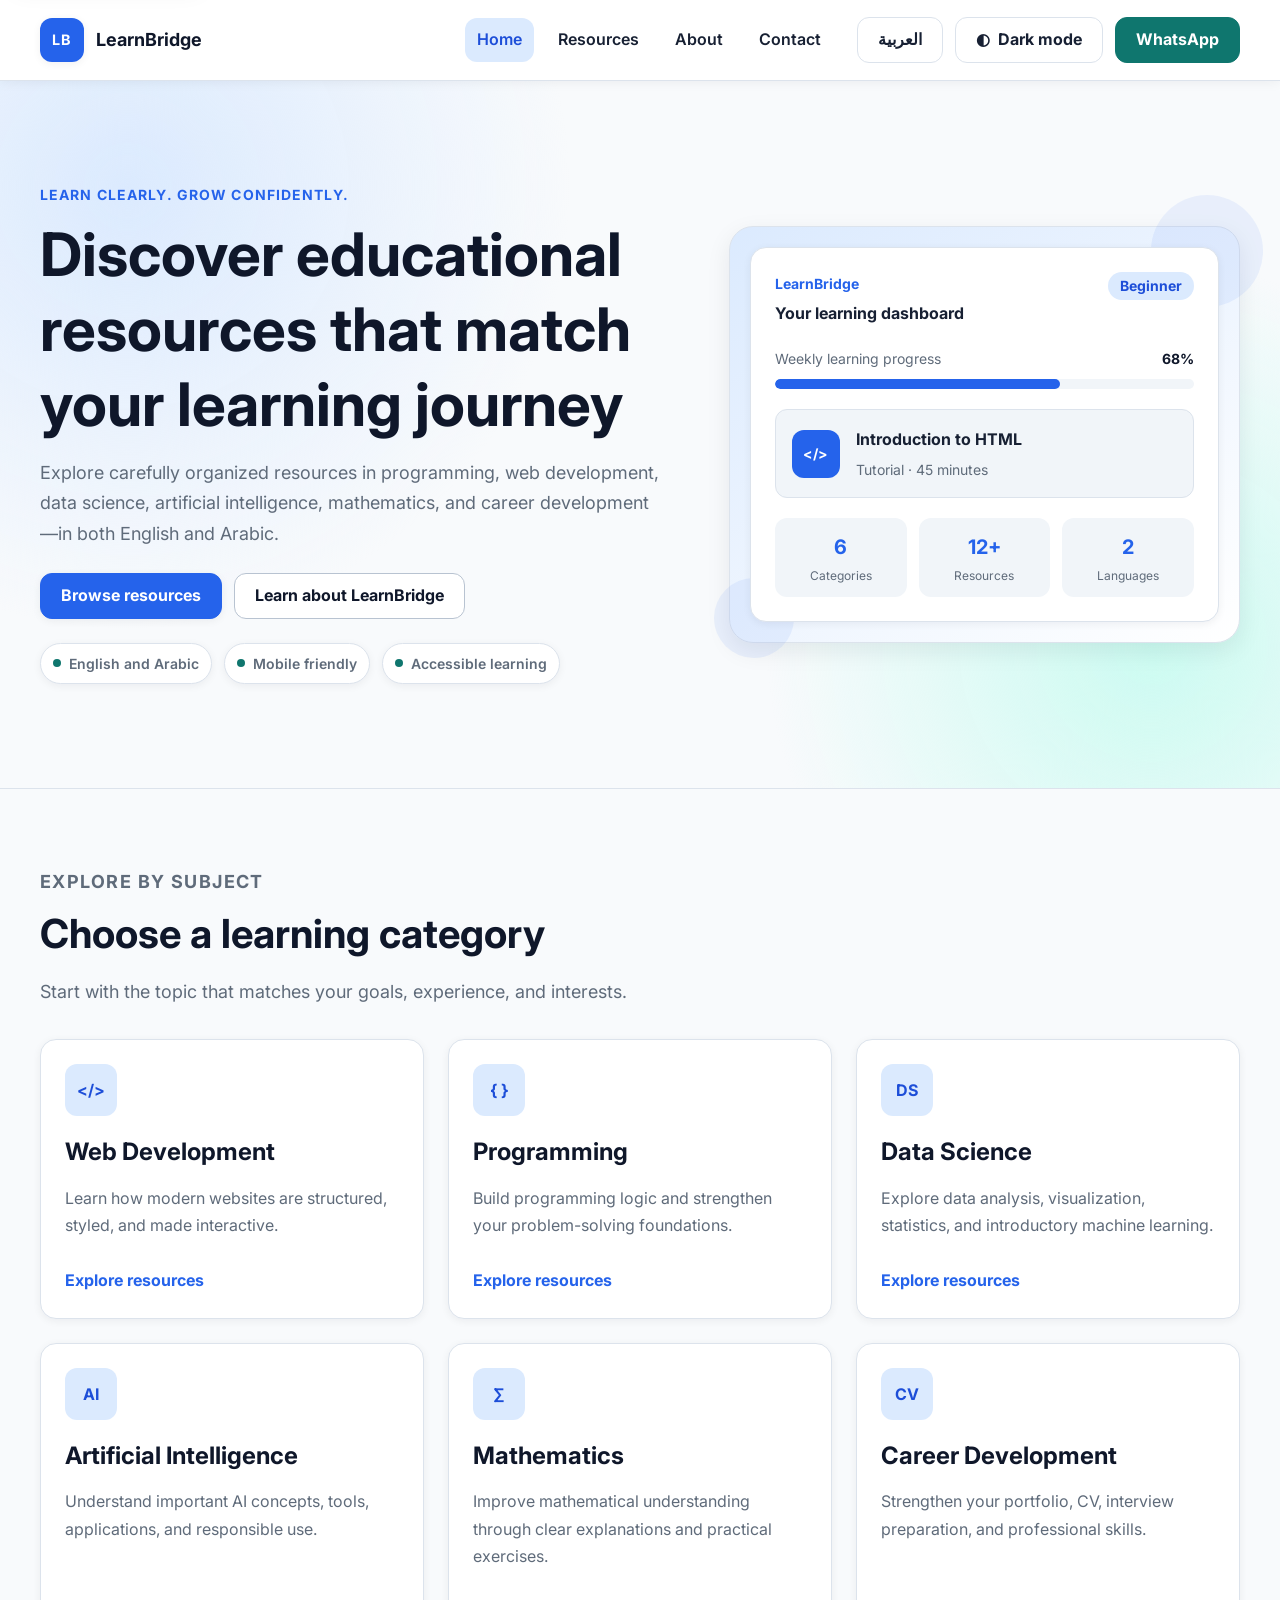
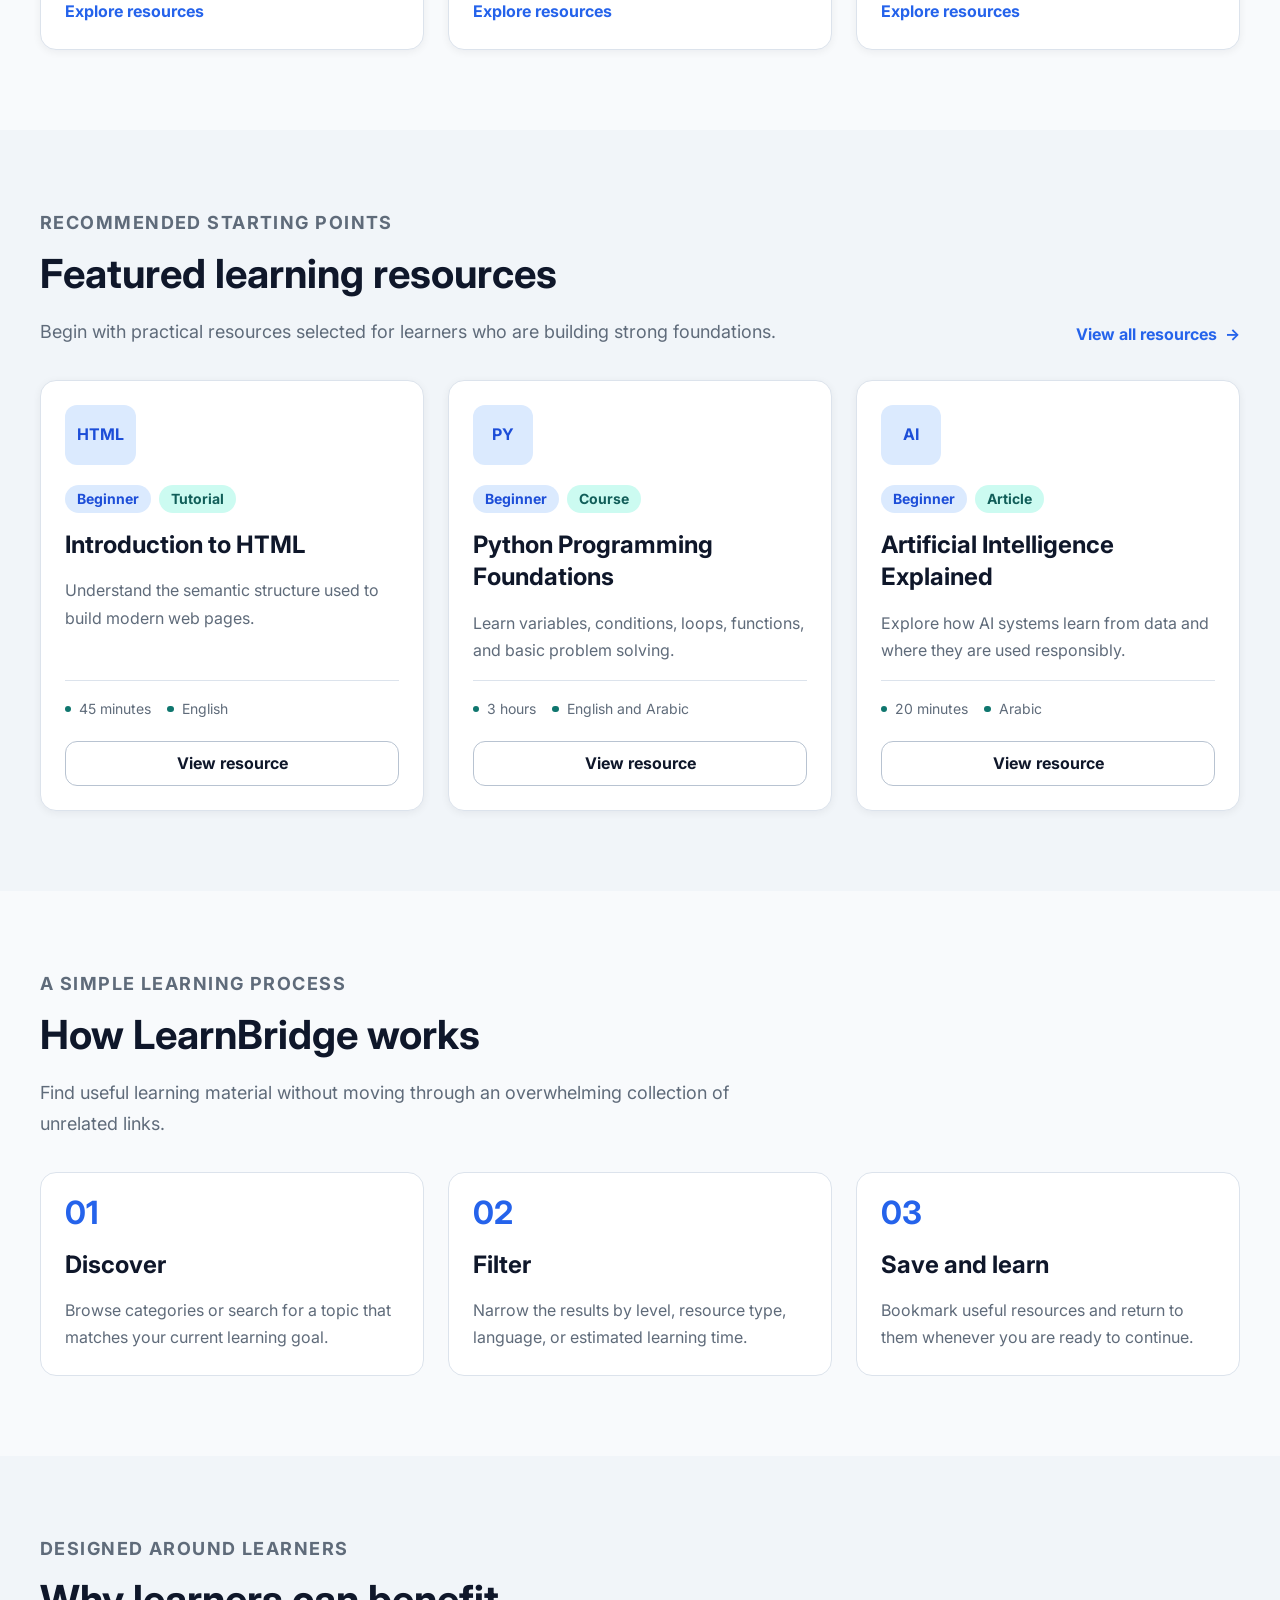
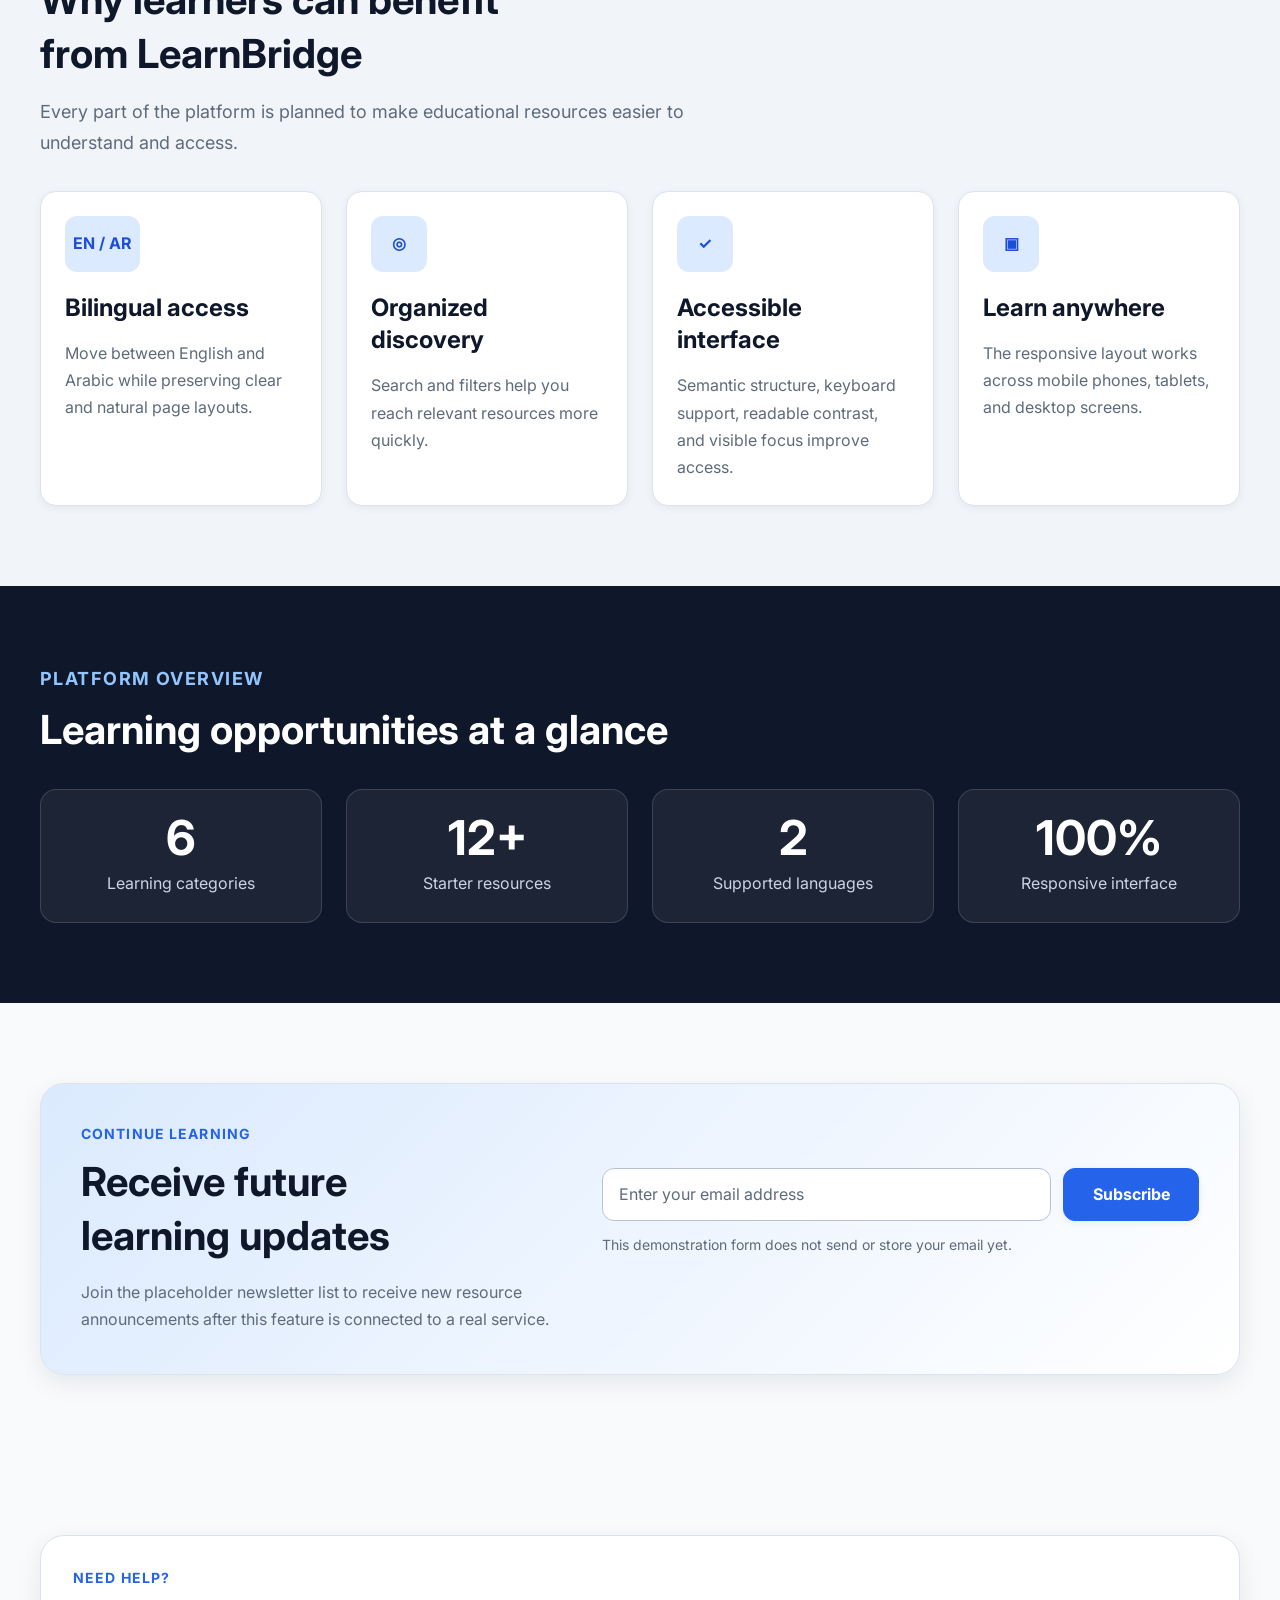
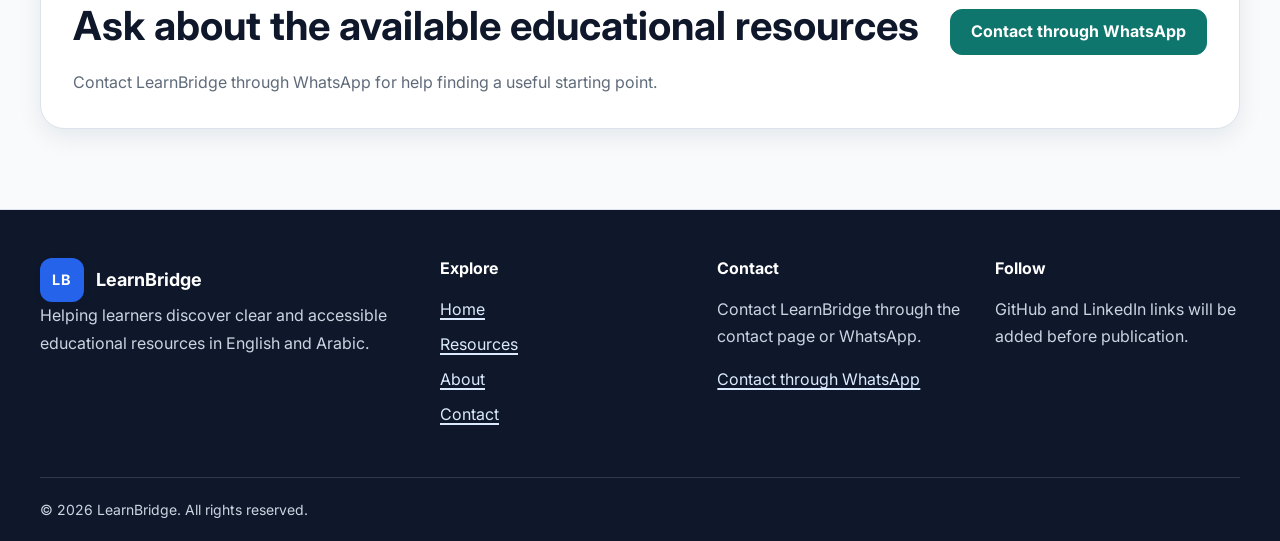
==== commit 9f493a13: "feat: add shared theme and page interactions" ====
--- a/index.html
+++ b/index.html
@@ -49,9 +49,33 @@
           <span class="brand-name">LearnBridge</span>
         </a>
 
+        <button
+          class="menu-toggle control-button"
+          type="button"
+          aria-expanded="false"
+          aria-controls="primary-navigation"
+          aria-label="Open navigation menu"
+          data-menu-toggle
+          data-i18n-aria-label="common.openMenu"
+        >
+          <span class="menu-toggle__icon" aria-hidden="true">
+            <span class="menu-toggle__bar"></span>
+            <span class="menu-toggle__bar"></span>
+            <span class="menu-toggle__bar"></span>
+          </span>
+
+          <span
+            class="menu-toggle__label"
+            data-i18n="common.menu"
+          >
+            Menu
+          </span>
+        </button>
+
         <nav
           id="primary-navigation"
           class="primary-navigation"
+          data-primary-navigation
           aria-label="Primary navigation"
           data-i18n-aria-label="common.primaryNavigation"
         >
@@ -104,9 +128,14 @@
               type="button"
               data-language-toggle
               aria-label="Switch language to Arabic"
-              data-i18n-aria-label="common.switchToArabic"
-            >
-              <span lang="ar" dir="rtl">العربية</span>
+            >
+              <span
+                data-language-toggle-label
+                lang="ar"
+                dir="rtl"
+              >
+                العربية
+              </span>
             </button>
 
             <button
@@ -899,6 +928,7 @@
               class="newsletter-form"
               action="#"
               method="post"
+              novalidate
               data-newsletter-form
             >
               <div class="newsletter-fields">
--- a/css/style.css
+++ b/css/style.css
@@ -701,13 +701,7 @@
   display: grid;
   gap: var(--space-6);
 
-  min-block-size: 10rem;
   margin-block-start: var(--space-6);
-  padding: var(--space-6);
-
-  border: 2px dashed var(--color-border);
-  border-radius: var(--radius-large);
-  background-color: var(--color-surface-subtle);
 }
 
 .badge {
@@ -1538,9 +1532,1018 @@
   color: var(--color-primary-text);
 }
 
-
 /* =========================================================
-   15. Reduced-motion preference
+   15. Responsive mobile navigation
+   ========================================================= */
+
+.menu-toggle {
+  display: none;
+}
+
+.menu-toggle__icon {
+  display: flex;
+  flex-direction: column;
+  justify-content: space-between;
+
+  inline-size: 1.25rem;
+  block-size: 1rem;
+}
+
+.menu-toggle__bar {
+  display: block;
+
+  inline-size: 100%;
+  block-size: 2px;
+
+  border-radius: var(--radius-pill);
+  background-color: currentColor;
+
+  transform-origin: center;
+
+  transition:
+    transform var(--transition-fast),
+    opacity var(--transition-fast);
+}
+
+.js-enabled .menu-toggle {
+  display: inline-flex;
+  grid-column: 2;
+  grid-row: 1;
+}
+
+.js-enabled .primary-navigation {
+  display: none;
+}
+
+.js-enabled .primary-navigation.is-open {
+  display: flex;
+}
+
+.header-layout {
+  display: grid;
+  grid-template-columns: minmax(0, 1fr) auto;
+  align-items: center;
+}
+
+.header-layout .brand {
+  grid-column: 1;
+  grid-row: 1;
+}
+
+.primary-navigation {
+  grid-column: 1 / -1;
+
+  padding-block-start: var(--space-4);
+
+  border-block-start: 1px solid var(--color-border);
+}
+
+.navigation-list {
+  flex-direction: column;
+  align-items: stretch;
+}
+
+.navigation-link {
+  justify-content: flex-start;
+  inline-size: 100%;
+}
+
+.menu-toggle[aria-expanded="true"] .menu-toggle__bar:nth-child(1) {
+  transform: translateY(0.4375rem) rotate(45deg);
+}
+
+.menu-toggle[aria-expanded="true"] .menu-toggle__bar:nth-child(2) {
+  opacity: 0;
+}
+
+.menu-toggle[aria-expanded="true"] .menu-toggle__bar:nth-child(3) {
+  transform: translateY(-0.4375rem) rotate(-45deg);
+}
+
+.mobile-menu-open {
+  overflow-x: hidden;
+}
+
+/* =========================================================
+   16. Resources page
+   ========================================================= */
+
+.filter-panel {
+  padding: var(--space-5);
+
+  border: 1px solid var(--color-border);
+  border-radius: var(--radius-large);
+  background-color: var(--color-surface);
+  box-shadow: var(--shadow-small);
+}
+
+.filter-grid {
+  display: grid;
+  gap: var(--space-4);
+}
+
+.filter-actions {
+  display: flex;
+  justify-content: flex-start;
+
+  margin-block-start: var(--space-5);
+  padding-block-start: var(--space-5);
+
+  border-block-start: 1px solid var(--color-border);
+}
+
+.results-toolbar {
+  display: flex;
+  align-items: center;
+  justify-content: space-between;
+  gap: var(--space-4);
+
+  margin-block-start: var(--space-6);
+}
+
+.results-count {
+  margin: 0;
+
+  color: var(--color-text-muted);
+  font-weight: 700;
+}
+
+.resource-library-card {
+  min-inline-size: 0;
+}
+
+.resource-library-card .resource-card__title {
+  margin-block-end: var(--space-3);
+}
+
+.resource-library-card .resource-card__description {
+  flex: 1;
+}
+
+.resource-details {
+  display: grid;
+  grid-template-columns: repeat(2, minmax(0, 1fr));
+  gap: var(--space-3);
+
+  inline-size: 100%;
+  margin-block: var(--space-5);
+}
+
+.resource-detail {
+  min-inline-size: 0;
+  padding: var(--space-3);
+
+  border-radius: var(--radius-small);
+  background-color: var(--color-surface-subtle);
+}
+
+.resource-detail__label {
+  margin-block-end: var(--space-1);
+
+  color: var(--color-text-muted);
+  font-size: 0.75rem;
+  font-weight: 600;
+}
+
+.resource-detail__value {
+  margin: 0;
+
+  color: var(--color-heading);
+  font-size: var(--font-size-small);
+  font-weight: 700;
+  overflow-wrap: anywhere;
+}
+
+.resource-library-card .button {
+  inline-size: 100%;
+  margin-block-start: auto;
+}
+
+.resource-empty-state {
+  margin-block-start: var(--space-6);
+}
+
+.resource-action-message {
+  min-block-size: 1.7em;
+  margin-block-start: var(--space-5);
+  margin-block-end: 0;
+
+  color: var(--color-text-muted);
+  font-weight: 600;
+}
+
+[data-resource-library][hidden],
+[data-no-resources][hidden] {
+  display: none;
+}
+
+.resource-card__top {
+  display: flex;
+  align-items: flex-start;
+  justify-content: space-between;
+  gap: var(--space-4);
+
+  inline-size: 100%;
+  margin-block-end: var(--space-5);
+}
+
+.resource-card__top .resource-card__icon {
+  margin-block-end: 0;
+}
+
+.bookmark-button {
+  display: inline-flex;
+  align-items: center;
+  justify-content: center;
+  gap: var(--space-2);
+  flex: none;
+
+  min-block-size: var(--touch-target);
+  padding: var(--space-2) var(--space-3);
+
+  border: 1px solid var(--color-border);
+  border-radius: var(--radius-pill);
+
+  background-color: var(--color-surface);
+  color: var(--color-text);
+
+  font: inherit;
+  font-size: var(--font-size-small);
+  font-weight: 700;
+  line-height: 1;
+
+  cursor: pointer;
+
+  transition:
+    background-color var(--transition-fast),
+    border-color var(--transition-fast),
+    color var(--transition-fast),
+    transform var(--transition-fast);
+}
+
+.bookmark-button:hover {
+  border-color: var(--color-primary);
+  background-color: var(--color-primary-soft);
+  color: var(--color-primary-hover);
+}
+
+.bookmark-button:active {
+  transform: translateY(1px);
+}
+
+.bookmark-button[aria-pressed="true"] {
+  border-color: var(--color-primary);
+  background-color: var(--color-primary-soft);
+  color: var(--color-primary-hover);
+}
+
+.bookmark-button__icon {
+  font-size: 1.2rem;
+  line-height: 1;
+}
+
+.bookmark-button__text {
+  white-space: nowrap;
+}
+
+.bookmark-filter-field {
+  min-inline-size: 0;
+  padding: 0;
+  margin: 0;
+
+  border: 0;
+}
+
+.bookmark-filter-field .form-label {
+  margin-block-end: var(--space-2);
+}
+
+.bookmark-filter-control {
+  display: flex;
+  align-items: center;
+  gap: var(--space-3);
+
+  min-block-size: var(--touch-target);
+  padding: var(--space-3) var(--space-4);
+
+  border: 1px solid var(--color-border-strong);
+  border-radius: var(--radius-medium);
+
+  background-color: var(--color-surface);
+  color: var(--color-text);
+
+  cursor: pointer;
+
+  transition:
+    border-color var(--transition-fast),
+    background-color var(--transition-fast);
+}
+
+.bookmark-filter-control:hover {
+  border-color: var(--color-primary);
+  background-color: var(--color-primary-soft);
+}
+
+.bookmark-filter-control input {
+  flex: none;
+
+  inline-size: 1.125rem;
+  block-size: 1.125rem;
+  margin: 0;
+
+  accent-color: var(--color-primary);
+}
+/* =========================================================
+   17. About page
+   ========================================================= */
+
+.about-introduction-actions {
+  display: flex;
+  flex-direction: column;
+  align-items: stretch;
+  gap: var(--space-3);
+
+  margin-block-start: var(--space-6);
+}
+
+.about-story-grid {
+  display: grid;
+  gap: var(--space-8);
+  align-items: start;
+}
+
+.about-story-content {
+  max-inline-size: var(--content-width);
+}
+
+.about-story-content p:not(.eyebrow) {
+  color: var(--color-text-muted);
+}
+
+.about-story-note {
+  padding: var(--space-6);
+
+  border: 1px solid var(--color-border);
+  border-inline-start: 0.35rem solid var(--color-primary);
+  border-radius: var(--radius-large);
+
+  background-color: var(--color-surface);
+  box-shadow: var(--shadow-card);
+}
+
+.about-story-note__icon,
+.about-card-icon {
+  display: inline-grid;
+  place-items: center;
+
+  min-inline-size: 3.25rem;
+  block-size: 3.25rem;
+  padding-inline: var(--space-3);
+
+  margin-block-end: var(--space-5);
+
+  border-radius: var(--radius-medium);
+  background-color: var(--color-primary-soft);
+  color: var(--color-primary-hover);
+
+  font-size: var(--font-size-small);
+  font-weight: 700;
+
+  direction: ltr;
+  unicode-bidi: isolate;
+}
+
+.about-purpose-list,
+.about-bilingual-list {
+  display: flex;
+  flex-direction: column;
+  gap: var(--space-3);
+
+  padding-inline-start: 1.25rem;
+  margin-block: var(--space-5) 0;
+}
+
+.about-purpose-list li,
+.about-bilingual-list li {
+  color: var(--color-text-muted);
+}
+
+.about-purpose-list li::marker,
+.about-bilingual-list li::marker {
+  color: var(--color-primary);
+}
+
+.about-mission-grid,
+.about-audience-grid,
+.about-values-grid,
+.about-benefits-grid {
+  display: grid;
+  gap: var(--space-6);
+}
+
+.about-mission-card,
+.about-audience-card,
+.about-value-card,
+.about-benefit-card {
+  display: flex;
+  flex-direction: column;
+  align-items: flex-start;
+}
+
+.about-mission-card p,
+.about-audience-card p,
+.about-value-card p,
+.about-benefit-card p {
+  color: var(--color-text-muted);
+}
+
+.about-value-number {
+  display: inline-block;
+
+  margin-block-end: var(--space-5);
+
+  color: var(--color-primary);
+
+  font-size: 1.75rem;
+  font-weight: 700;
+  line-height: 1;
+}
+
+.about-philosophy-panel {
+  display: grid;
+  gap: var(--space-8);
+
+  padding: var(--space-6);
+
+  border: 1px solid var(--color-border);
+  border-radius: var(--radius-extra-large);
+
+  background:
+    linear-gradient(
+      135deg,
+      var(--color-primary-soft),
+      var(--color-surface)
+    );
+
+  box-shadow: var(--shadow-card);
+}
+
+.about-philosophy-copy p:not(.eyebrow) {
+  color: var(--color-text-muted);
+}
+
+.about-philosophy-steps {
+  display: grid;
+  gap: var(--space-4);
+
+  padding: 0;
+  margin: 0;
+
+  list-style: none;
+  counter-reset: philosophy-step;
+}
+
+.about-philosophy-steps li {
+  position: relative;
+
+  display: flex;
+  flex-direction: column;
+  gap: var(--space-2);
+
+  padding:
+    var(--space-5)
+    var(--space-5)
+    var(--space-5)
+    var(--space-16);
+
+  border: 1px solid var(--color-border);
+  border-radius: var(--radius-medium);
+
+  background-color: var(--color-surface);
+  box-shadow: var(--shadow-small);
+
+  counter-increment: philosophy-step;
+}
+
+.about-philosophy-steps li::before {
+  content: counter(philosophy-step);
+
+  position: absolute;
+
+  inset-block-start: var(--space-5);
+  inset-inline-start: var(--space-5);
+
+  display: inline-grid;
+  place-items: center;
+
+  inline-size: 2rem;
+  block-size: 2rem;
+
+  border-radius: var(--radius-pill);
+  background-color: var(--color-primary);
+  color: var(--color-primary-text);
+
+  font-size: var(--font-size-small);
+  font-weight: 700;
+}
+
+html[dir="rtl"] .about-philosophy-steps li {
+  padding:
+    var(--space-5)
+    var(--space-16)
+    var(--space-5)
+    var(--space-5);
+}
+
+.about-philosophy-steps span {
+  color: var(--color-text-muted);
+}
+
+.about-bilingual-grid {
+  display: grid;
+  gap: var(--space-10);
+  align-items: center;
+}
+
+.about-language-visual {
+  position: relative;
+
+  min-block-size: 19rem;
+  padding: var(--space-6);
+
+  border: 1px solid var(--color-border);
+  border-radius: var(--radius-extra-large);
+
+  background:
+    radial-gradient(
+      circle at 20% 20%,
+      var(--color-primary-soft),
+      transparent 45%
+    ),
+    radial-gradient(
+      circle at 80% 80%,
+      var(--color-accent-soft),
+      transparent 45%
+    ),
+    var(--color-surface);
+
+  box-shadow: var(--shadow-card);
+}
+
+.about-language-visual {
+  display: grid;
+  grid-template-columns: 1fr;
+  gap: var(--space-5);
+
+  align-items: stretch;
+
+  padding: var(--space-6);
+
+  border: 1px solid var(--color-border);
+  border-radius: var(--radius-extra-large);
+
+  background:
+    radial-gradient(
+      circle at 20% 20%,
+      var(--color-primary-soft),
+      transparent 45%
+    ),
+    radial-gradient(
+      circle at 80% 80%,
+      var(--color-accent-soft),
+      transparent 45%
+    ),
+    var(--color-surface);
+
+  box-shadow: var(--shadow-card);
+}
+
+.about-language-card {
+  position: static;
+
+  display: flex;
+  flex-direction: column;
+  justify-content: space-between;
+  gap: var(--space-8);
+
+  inline-size: min(100%, 15rem);
+  min-block-size: 10rem;
+
+  padding: var(--space-5);
+
+  border: 1px solid var(--color-border);
+  border-radius: var(--radius-large);
+
+  background-color: var(--color-surface-elevated);
+  box-shadow: var(--shadow-card);
+}
+
+.about-language-card span {
+  display: block;
+
+  color: var(--color-primary);
+  font-size: var(--font-size-small);
+  font-weight: 700;
+}
+
+.about-language-card strong {
+  display: block;
+
+  color: var(--color-heading);
+  font-size: clamp(1.5rem, 5vw, 2.25rem);
+  font-weight: 700;
+  line-height: 1.4;
+}
+
+.about-language-card--en {
+  justify-self: start;
+
+  direction: ltr;
+  text-align: left;
+}
+
+.about-language-card--ar {
+  justify-self: end;
+
+  direction: rtl;
+  text-align: right;
+}
+
+.about-bilingual-copy p:not(.eyebrow) {
+  color: var(--color-text-muted);
+}
+
+.about-cta-section {
+  padding-block-start: 0;
+}
+
+.about-cta-panel {
+  display: flex;
+  flex-direction: column;
+  align-items: flex-start;
+  gap: var(--space-6);
+
+  padding: var(--space-6);
+
+  border: 1px solid var(--color-border);
+  border-radius: var(--radius-extra-large);
+
+  background:
+    linear-gradient(
+      135deg,
+      var(--color-primary-soft),
+      var(--color-surface)
+    );
+
+  box-shadow: var(--shadow-card);
+}
+
+.about-cta-panel p:not(.eyebrow) {
+  max-inline-size: 46rem;
+  color: var(--color-text-muted);
+}
+
+.about-cta-actions {
+  display: flex;
+  flex-direction: column;
+  align-items: stretch;
+  gap: var(--space-3);
+
+  inline-size: 100%;
+}
+
+/* =========================================================
+   18. Contact page
+   ========================================================= */
+
+.contact-layout {
+  display: grid;
+  gap: var(--space-8);
+  align-items: start;
+}
+
+.contact-information {
+  padding: var(--space-6);
+
+  border: 1px solid var(--color-border);
+  border-radius: var(--radius-extra-large);
+
+  background:
+    linear-gradient(
+      145deg,
+      var(--color-primary-soft),
+      var(--color-surface)
+    );
+
+  box-shadow: var(--shadow-card);
+}
+
+.contact-information > p:not(.eyebrow) {
+  color: var(--color-text-muted);
+}
+
+.contact-info-list {
+  display: flex;
+  flex-direction: column;
+  gap: var(--space-5);
+
+  margin-block-start: var(--space-8);
+}
+
+.contact-info-item {
+  display: flex;
+  align-items: flex-start;
+  gap: var(--space-4);
+}
+
+.contact-info-item h3 {
+  margin-block-end: var(--space-2);
+  font-size: 1.05rem;
+}
+
+.contact-info-item p {
+  color: var(--color-text-muted);
+  font-size: var(--font-size-small);
+}
+
+.contact-info-icon,
+.contact-technical-icon {
+  display: inline-grid;
+  place-items: center;
+  flex: none;
+
+  min-inline-size: 2.75rem;
+  block-size: 2.75rem;
+  padding-inline: var(--space-2);
+
+  border-radius: var(--radius-medium);
+
+  background-color: var(--color-primary);
+  color: var(--color-primary-text);
+
+  font-size: var(--font-size-small);
+  font-weight: 700;
+
+  direction: ltr;
+  unicode-bidi: isolate;
+}
+
+.contact-response-note {
+  margin-block-start: var(--space-8);
+  padding: var(--space-4);
+
+  border: 1px solid var(--color-border);
+  border-inline-start: 0.3rem solid var(--color-accent);
+  border-radius: var(--radius-medium);
+
+  background-color: var(--color-surface);
+}
+
+.contact-response-note strong {
+  display: block;
+  margin-block-end: var(--space-2);
+
+  color: var(--color-heading);
+}
+
+.contact-response-note p {
+  color: var(--color-text-muted);
+  font-size: var(--font-size-small);
+}
+
+.contact-form-panel {
+  min-inline-size: 0;
+
+  padding: var(--space-6);
+
+  border: 1px solid var(--color-border);
+  border-radius: var(--radius-extra-large);
+
+  background-color: var(--color-surface);
+  box-shadow: var(--shadow-card);
+}
+
+.contact-form-heading {
+  margin-block-end: var(--space-6);
+}
+
+.contact-form-heading p:not(.eyebrow) {
+  color: var(--color-text-muted);
+}
+
+.contact-form-grid {
+  display: grid;
+  gap: var(--space-5);
+}
+
+.contact-form-field--full {
+  grid-column: 1 / -1;
+}
+
+.contact-form .field-message--error {
+  min-block-size: 1.4em;
+}
+
+.preferred-contact-field {
+  min-inline-size: 0;
+  padding: 0;
+  margin: 0;
+
+  border: 0;
+}
+
+.preferred-contact-field.has-error {
+  padding: var(--space-3);
+
+  border: 1px solid var(--color-error);
+  border-radius: var(--radius-medium);
+}
+
+.preferred-contact-options {
+  display: flex;
+  flex-direction: column;
+  gap: var(--space-3);
+
+  margin-block-start: var(--space-3);
+}
+
+.preferred-contact-option {
+  display: flex;
+  align-items: center;
+  gap: var(--space-3);
+
+  min-block-size: var(--touch-target);
+  padding: var(--space-3) var(--space-4);
+
+  border: 1px solid var(--color-border);
+  border-radius: var(--radius-medium);
+
+  background-color: var(--color-surface-subtle);
+
+  cursor: pointer;
+
+  transition:
+    border-color var(--transition-fast),
+    background-color var(--transition-fast);
+}
+
+.preferred-contact-option:hover {
+  border-color: var(--color-primary);
+  background-color: var(--color-primary-soft);
+}
+
+.preferred-contact-option input {
+  flex: none;
+
+  inline-size: 1.125rem;
+  block-size: 1.125rem;
+  margin: 0;
+
+  accent-color: var(--color-primary);
+}
+
+.contact-form-actions {
+  display: flex;
+  flex-direction: column;
+  gap: var(--space-3);
+
+  margin-block-start: var(--space-6);
+  padding-block-start: var(--space-6);
+
+  border-block-start: 1px solid var(--color-border);
+}
+
+.contact-form-status {
+  margin-block-end: var(--space-6);
+}
+
+.contact-form-status[hidden] {
+  display: none;
+}
+
+.contact-form-status:focus {
+  outline: 3px solid var(--color-success);
+  outline-offset: 3px;
+}
+
+.contact-whatsapp-panel {
+  display: grid;
+  gap: var(--space-6);
+
+  padding: var(--space-6);
+
+  border: 1px solid var(--color-border);
+  border-radius: var(--radius-extra-large);
+
+  background-color: var(--color-surface);
+  box-shadow: var(--shadow-card);
+}
+
+.contact-whatsapp-panel p:not(.eyebrow) {
+  max-inline-size: 45rem;
+  color: var(--color-text-muted);
+}
+
+.contact-whatsapp-details {
+  padding: var(--space-5);
+
+  border: 1px solid var(--color-border);
+  border-radius: var(--radius-large);
+
+  background-color: var(--color-surface-subtle);
+}
+
+.contact-whatsapp-number {
+  display: block;
+
+  margin-block-end: var(--space-2);
+
+  color: var(--color-heading);
+
+  font-size: clamp(1.25rem, 5vw, 1.75rem);
+  font-weight: 700;
+
+  direction: ltr;
+  unicode-bidi: isolate;
+}
+
+.contact-whatsapp-details p {
+  margin: 0;
+
+  color: var(--color-text-muted);
+  font-size: var(--font-size-small);
+}
+
+.contact-technical-notice {
+  display: flex;
+  align-items: flex-start;
+  gap: var(--space-5);
+
+  max-inline-size: 55rem;
+  margin-inline: auto;
+  padding: var(--space-6);
+
+  border: 1px solid var(--color-border);
+  border-radius: var(--radius-large);
+
+  background-color: var(--color-surface-subtle);
+}
+
+.contact-technical-notice h2 {
+  font-size: 1.25rem;
+}
+
+.contact-technical-notice p {
+  color: var(--color-text-muted);
+}
+
+/* =========================================================
+   19. Shared JavaScript enhancement states
+   ========================================================= */
+
+.js-enabled .back-to-top {
+  opacity: 0;
+  visibility: hidden;
+  pointer-events: none;
+
+  transform: translateY(0.75rem);
+
+  transition:
+    opacity var(--transition-fast),
+    visibility var(--transition-fast),
+    transform var(--transition-fast),
+    background-color var(--transition-fast),
+    color var(--transition-fast);
+}
+
+.js-enabled .back-to-top.is-visible {
+  opacity: 1;
+  visibility: visible;
+  pointer-events: auto;
+
+  transform: translateY(0);
+}
+
+.js-enabled .back-to-top.is-visible:hover {
+  transform: translateY(-2px);
+}
+
+[data-newsletter-message] {
+  min-block-size: 1.5em;
+}
+
+[data-newsletter-message][data-state="error"] {
+  color: var(--color-error);
+  font-weight: 600;
+}
+
+[data-newsletter-message][data-state="success"] {
+  color: var(--color-success);
+  font-weight: 600;
+}
+
+/* =========================================================
+   20. Reduced-motion preference
    ========================================================= */
 
 @media (prefers-reduced-motion: reduce) {
@@ -1552,4 +2555,44 @@
     animation-iteration-count: 1 !important;
     transition-duration: 0.01ms !important;
   }
+}
+
+html[lang="ar"] body {
+  font-family: var(--font-family-ar);
+  line-height: 1.9;
+}
+
+html[lang="ar"] h1,
+html[lang="ar"] h2,
+html[lang="ar"] h3,
+html[lang="ar"] h4 {
+  line-height: 1.55;
+}
+
+html[lang="ar"] .button,
+html[lang="ar"] .control-button,
+html[lang="ar"] .navigation-link {
+  line-height: 1.6;
+}
+
+.brand,
+.brand-mark,
+.brand-name,
+.category-icon,
+.resource-card__icon,
+.resource-preview-icon,
+.benefit-icon,
+.hero-dashboard__label {
+  direction: ltr;
+  unicode-bidi: isolate;
+}
+
+.language-toggle [data-language-toggle-label] {
+  white-space: nowrap;
+}
+
+html[lang="ar"] input,
+html[lang="ar"] textarea,
+html[lang="ar"] select {
+  text-align: start;
 }
--- a/css/responsive.css
+++ b/css/responsive.css
@@ -218,4 +218,242 @@
   .newsletter-panel {
     padding: var(--space-10);
   }
+}
+
+/* =========================================================
+   Responsive navigation: desktop layout
+   ========================================================= */
+
+@media (min-width: 769px) {
+  .header-layout {
+    display: flex;
+  }
+
+  .menu-toggle,
+  .js-enabled .menu-toggle {
+    display: none;
+  }
+
+  .primary-navigation,
+  .js-enabled .primary-navigation,
+  .js-enabled .primary-navigation.is-open {
+    display: flex;
+
+    padding-block-start: 0;
+
+    border-block-start: 0;
+  }
+
+  .navigation-list {
+    flex-direction: row;
+    align-items: center;
+  }
+
+  .navigation-link {
+    justify-content: center;
+    inline-size: auto;
+  }
+}
+
+/* =========================================================
+   Resources page: large mobile phones
+   ========================================================= */
+
+@media (min-width: 481px) {
+  .filter-grid {
+    grid-template-columns: repeat(2, minmax(0, 1fr));
+  }
+
+  .filter-field--search {
+    grid-column: 1 / -1;
+  }
+}
+
+
+/* =========================================================
+   Resources page: tablets and laptops
+   ========================================================= */
+
+@media (min-width: 769px) {
+  .filter-panel {
+    padding: var(--space-6);
+  }
+
+  .filter-grid {
+    grid-template-columns: repeat(3, minmax(0, 1fr));
+  }
+
+  .filter-field--search {
+    grid-column: span 2;
+  }
+}
+
+
+/* =========================================================
+   Resources page: desktop monitors
+   ========================================================= */
+
+@media (min-width: 1025px) {
+  .filter-grid {
+    grid-template-columns: repeat(4, minmax(0, 1fr));
+  }
+
+  .filter-field--search {
+    grid-column: span 2;
+  }
+}
+
+/* =========================================================
+   About page: large mobile phones
+   ========================================================= */
+
+@media (min-width: 481px) {
+  .about-introduction-actions,
+  .about-cta-actions {
+    flex-direction: row;
+    flex-wrap: wrap;
+    align-items: center;
+  }
+
+  .about-mission-grid,
+  .about-audience-grid,
+  .about-values-grid,
+  .about-benefits-grid {
+    grid-template-columns: repeat(2, minmax(0, 1fr));
+  }
+}
+
+
+/* =========================================================
+   About page: tablets and small laptops
+   ========================================================= */
+
+@media (min-width: 769px) {
+  .about-story-grid {
+    grid-template-columns:
+      minmax(0, 1.15fr)
+      minmax(18rem, 0.85fr);
+
+    gap: var(--space-12);
+  }
+
+  .about-philosophy-panel {
+    grid-template-columns:
+      minmax(0, 1fr)
+      minmax(18rem, 0.9fr);
+
+    align-items: center;
+
+    padding: var(--space-8);
+  }
+
+  .about-bilingual-grid {
+    grid-template-columns:
+      minmax(18rem, 0.85fr)
+      minmax(0, 1.15fr);
+  }
+
+  .about-cta-panel {
+    flex-direction: row;
+    align-items: center;
+    justify-content: space-between;
+
+    padding: var(--space-8);
+  }
+
+  .about-cta-actions {
+    flex: none;
+    inline-size: auto;
+  }
+}
+
+
+/* =========================================================
+   About page: desktop monitors
+   ========================================================= */
+
+@media (min-width: 1025px) {
+  .about-audience-grid,
+  .about-values-grid,
+  .about-benefits-grid {
+    grid-template-columns: repeat(4, minmax(0, 1fr));
+  }
+
+  .about-philosophy-panel,
+  .about-cta-panel {
+    padding: var(--space-10);
+  }
+
+  .about-language-visual {
+    min-block-size: 23rem;
+  }
+}
+
+/* =========================================================
+   Contact page: large mobile phones
+   ========================================================= */
+
+@media (min-width: 481px) {
+  .preferred-contact-options,
+  .contact-form-actions {
+    flex-direction: row;
+    flex-wrap: wrap;
+  }
+}
+
+
+/* =========================================================
+   Contact page: tablets and small laptops
+   ========================================================= */
+
+@media (min-width: 769px) {
+  .contact-layout {
+    grid-template-columns:
+      minmax(17rem, 0.75fr)
+      minmax(0, 1.25fr);
+
+    gap: var(--space-8);
+  }
+
+  .contact-form-grid {
+    grid-template-columns:
+      repeat(2, minmax(0, 1fr));
+  }
+
+  .contact-information,
+  .contact-form-panel {
+    padding: var(--space-8);
+  }
+
+  .contact-whatsapp-panel {
+    grid-template-columns:
+      minmax(0, 1.3fr)
+      minmax(15rem, 0.7fr);
+
+    align-items: center;
+
+    padding: var(--space-8);
+  }
+}
+
+
+/* =========================================================
+   Contact page: desktop monitors
+   ========================================================= */
+
+@media (min-width: 1025px) {
+  .contact-layout {
+    gap: var(--space-12);
+  }
+
+  .contact-information {
+    position: sticky;
+    inset-block-start: 7rem;
+  }
+
+  .contact-form-panel,
+  .contact-information,
+  .contact-whatsapp-panel {
+    padding: var(--space-10);
+  }
 }
